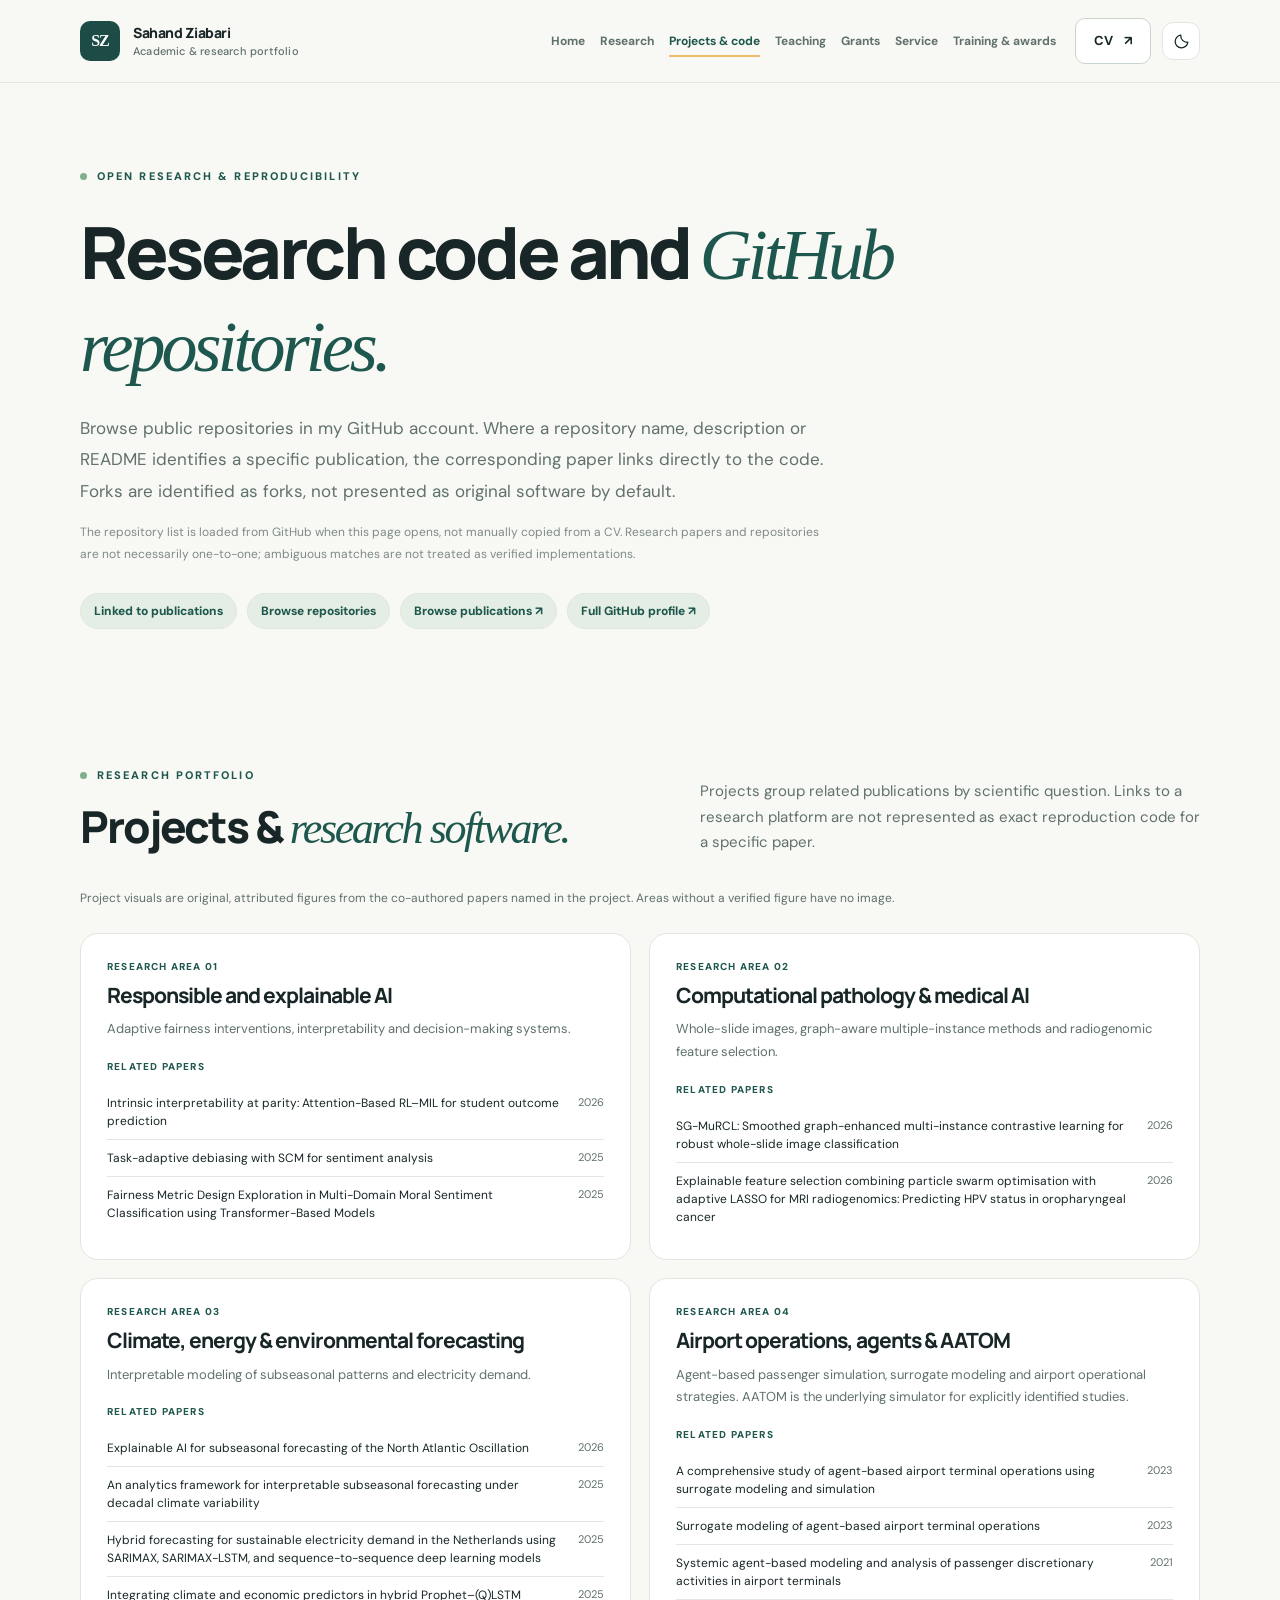
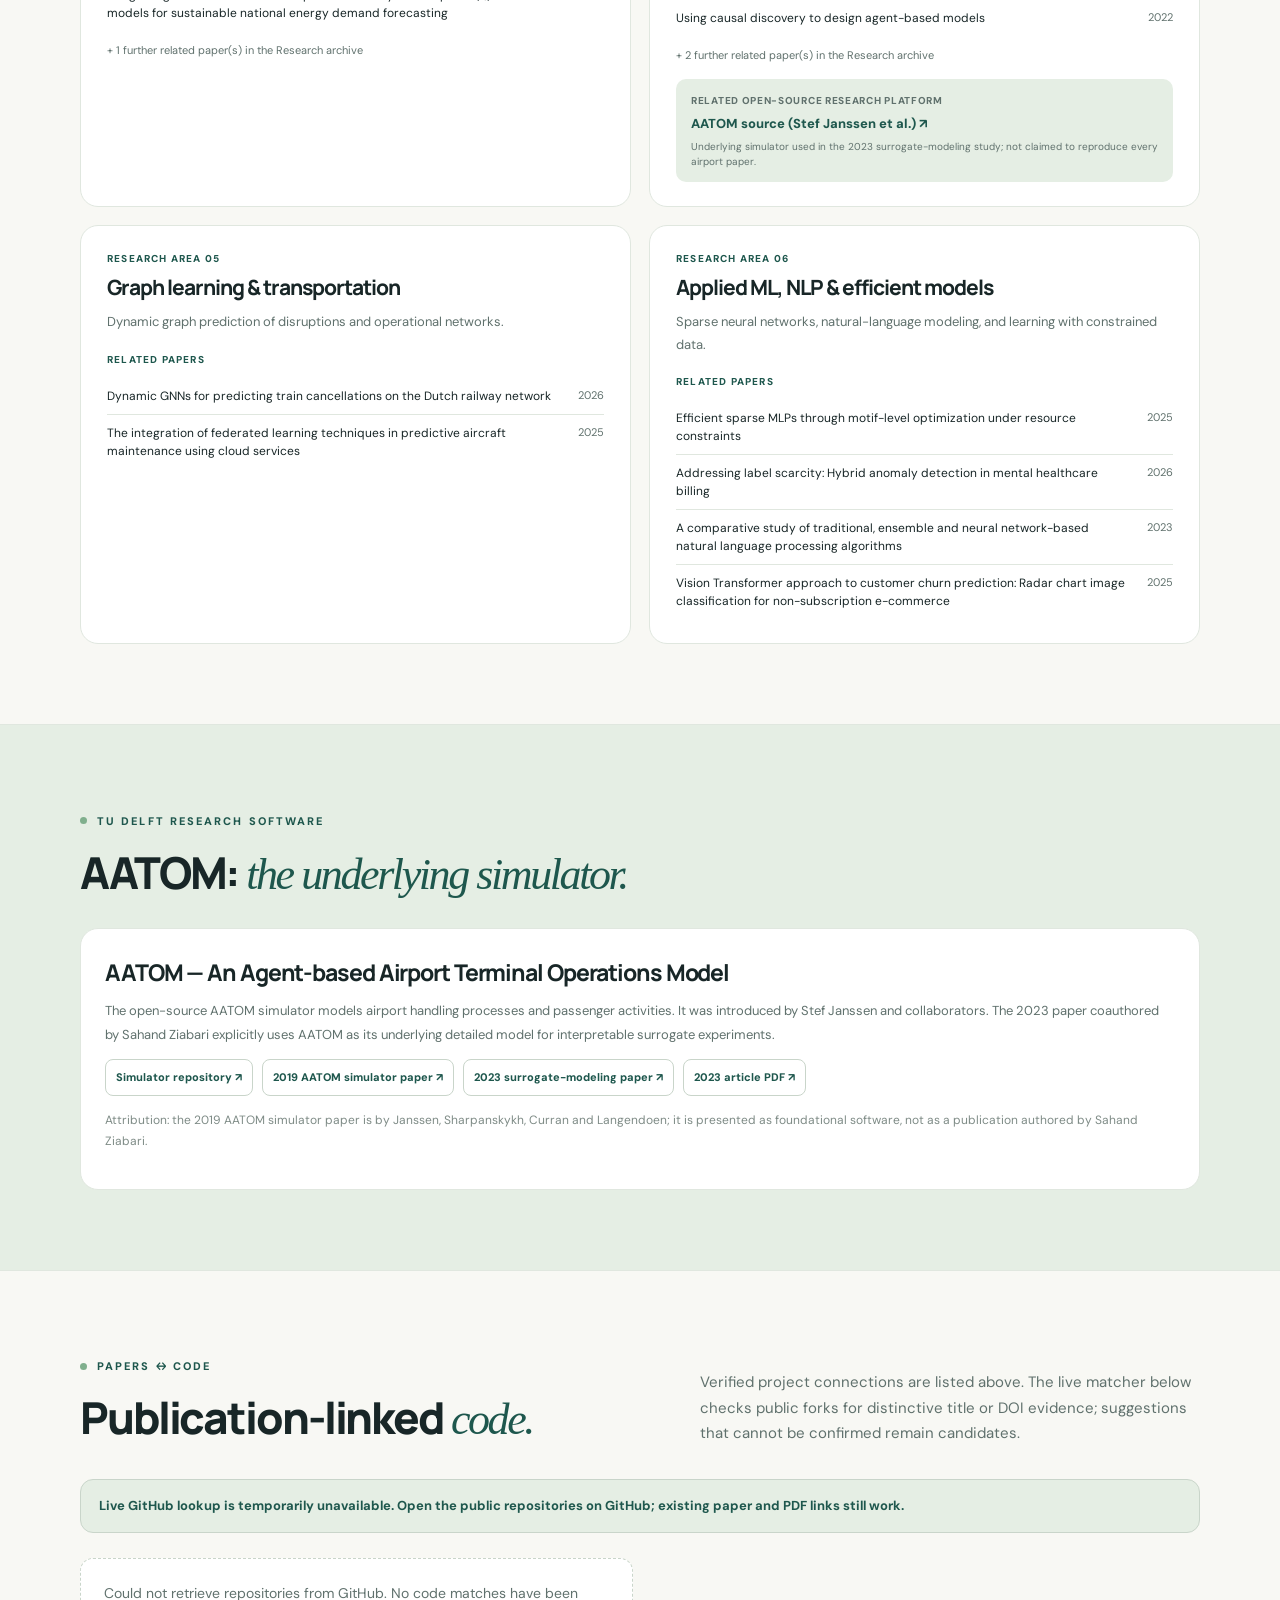
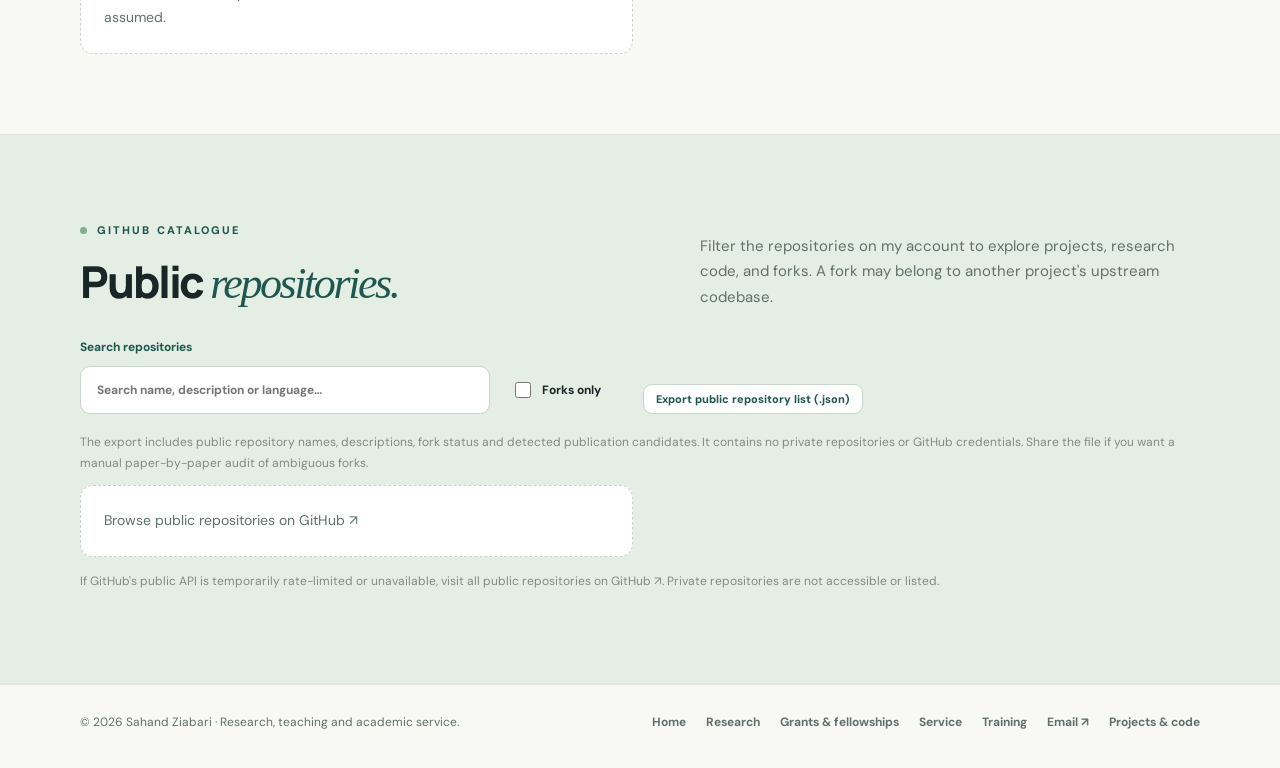
==== code.html @ 17f61f54 "Add files via upload" ====
<!DOCTYPE html>

<html lang="en"><head><meta charset="utf-8"/><meta content="width=device-width,initial-scale=1" name="viewport"/>
<meta content="Browse public research repositories and GitHub forks belonging to Sahand Ziabari. DOI and title matches connect code to curated publications, with ambiguous matches flagged." name="description"/>
<meta content="#f8f8f4" name="theme-color"/><title>Research Code &amp; GitHub Forks | Sahand Ziabari</title><link href="assets/favicon.svg" rel="icon" type="image/svg+xml"/><link href="assets/styles.css?v=6" rel="stylesheet"/><script defer="" src="assets/publications.js?v=6"></script><script defer="" src="assets/github-repos.js?v=6"></script><script defer="" src="assets/site.js?v=6"></script></head>
<body><a class="skip-link" href="#main">Skip to content</a>
<header class="site-header"><div class="container header-inner"><a aria-label="Sahand Ziabari homepage" class="brand" href="index.html"><span aria-hidden="true" class="brand-mark">SZ</span><span class="brand-label">Sahand Ziabari <span>Academic &amp; research portfolio</span></span></a><nav aria-label="Main navigation" class="nav" data-nav="" id="primary-nav"><a href="index.html">Home</a><a href="research.html">Research</a><a aria-current="page" href="code.html">Projects &amp; code</a><a href="teaching.html">Teaching</a><a href="grants.html">Grants</a><a href="service.html">Service</a><a href="training.html">Training &amp; awards</a></nav><div class="header-actions"><a class="button button-outline" href="files/Sahand_Ziabari_CV.pdf" rel="noopener noreferrer" target="_blank">CV <span aria-hidden="true">↗</span></a><button aria-label="Switch to dark mode" class="icon-button" data-theme-toggle="" type="button"></button><button aria-controls="primary-nav" aria-expanded="false" aria-label="Toggle menu" class="icon-button menu-button" data-menu-toggle=""><svg aria-hidden="true" viewbox="0 0 24 24"><path d="M4 7h16M4 12h16M4 17h16"></path></svg></button></div></div></header>
<main id="main"><section class="page-hero code-hero"><div class="container"><div class="eyebrow">Open research &amp; reproducibility</div>
<h1>Research code and <span class="serif-accent">GitHub repositories.</span></h1>
<p>Browse public repositories in my GitHub account. Where a repository name, description or README identifies a specific publication, the corresponding paper links directly to the code. Forks are identified as forks, not presented as original software by default.</p>
<p class="small-note">The repository list is loaded from GitHub when this page opens, not manually copied from a CV. Research papers and repositories are not necessarily one-to-one; ambiguous matches are not treated as verified implementations.</p>
<div class="page-jump"><a href="#matched">Linked to publications</a><a href="#repositories">Browse repositories</a><a href="research.html">Browse publications ↗</a><a href="https://github.com/SahandZiabari?tab=repositories" rel="noopener noreferrer" target="_blank">Full GitHub profile ↗</a></div></div></section><section class="section-tight project-showcase" id="projects"><div class="container"><div class="section-header"><div><div class="eyebrow">Research portfolio</div><h2>Projects &amp; <span class="serif-accent">research software.</span></h2></div><p>Projects group related publications by scientific question. Links to a research platform are not represented as exact reproduction code for a specific paper.</p></div><p class="figure-policy">Project visuals are original, attributed figures from the co-authored papers named in the project. Areas without a verified figure have no image.</p><div class="project-grid"><article class="project-card" id="project-01"><figure class="project-illustration research-figure"><a href="https://link.springer.com/article/10.1007/s44379-025-00043-x" rel="noopener noreferrer" target="_blank"><img alt="Original Figure 2 from task-adaptive SCM debiasing paper: transformer, bias classifier and sentiment module" data-original-figure="" loading="lazy" src="https://media.springernature.com/m312/springer-static/image/art%3A10.1007%2Fs44379-025-00043-x/MediaObjects/44379_2025_43_Fig2_HTML.png"/></a><figcaption>Fig. 2 from Zhu et al. (2025), Machine Learning for Computational Science and Engineering. Preprint CC BY 4.0.</figcaption></figure><div class="project-content"><div class="project-num">RESEARCH AREA 01</div><h3>Responsible and explainable AI</h3><p>Adaptive fairness interventions, interpretability and decision-making systems.</p><div class="project-list-label">Related papers</div><ul class="project-papers"><li><a href="https://doi.org/10.1016/j.nlp.2026.100204" rel="noopener noreferrer" target="_blank">Intrinsic interpretability at parity: Attention-Based RL–MIL for student outcome prediction</a><span>2026</span></li><li><a href="https://doi.org/10.1007/s44379-025-00043-x" rel="noopener noreferrer" target="_blank">Task-adaptive debiasing with SCM for sentiment analysis</a><span>2025</span></li><li><a href="https://arxiv.org/abs/2510.11222" rel="noopener noreferrer" target="_blank">Fairness Metric Design Exploration in Multi-Domain Moral Sentiment Classification using Transformer-Based Models</a><span>2025</span></li></ul></div></article><article class="project-card" id="project-02"><figure class="project-illustration research-figure"><a href="https://www.mdpi.com/2078-2489/17/1/37" rel="noopener noreferrer" target="_blank"><img alt="Original Figure 1 from SG-MuRCL paper: the WSI graph, RL sampler and two MIL branches" data-original-figure="" loading="lazy" src="https://mdpi-res.com/information/information-17-00037/article_deploy/html/images/information-17-00037-g001.png"/></a><figcaption>Fig. 1 from Lin et al. (2026), Information. CC BY 4.0.</figcaption></figure><div class="project-content"><div class="project-num">RESEARCH AREA 02</div><h3>Computational pathology &amp; medical AI</h3><p>Whole-slide images, graph-aware multiple-instance methods and radiogenomic feature selection.</p><div class="project-list-label">Related papers</div><ul class="project-papers"><li><a href="https://doi.org/10.3390/info17010037" rel="noopener noreferrer" target="_blank">SG-MuRCL: Smoothed graph-enhanced multi-instance contrastive learning for robust whole-slide image classification</a><span>2026</span></li><li><a href="https://doi.org/10.1016/j.cmpb.2025.109204" rel="noopener noreferrer" target="_blank">Explainable feature selection combining particle swarm optimisation with adaptive LASSO for MRI radiogenomics: Predicting HPV status in oropharyngeal cancer</a><span>2026</span></li></ul></div></article><article class="project-card" id="project-03"><figure class="project-illustration research-figure"><a href="https://link.springer.com/article/10.1007/s44379-026-00055-1/figures/9" rel="noopener noreferrer" target="_blank"><img alt="Original Figure 9 from the North Atlantic Oscillation paper: red attribution heatmaps over the Atlantic and Europe" data-original-figure="" loading="lazy" src="https://media.springernature.com/full/springer-static/image/art%3A10.1007%2Fs44379-026-00055-1/MediaObjects/44379_2026_55_Fig9_HTML.png"/></a><figcaption>Fig. 9 from Leneman et al. (2026), Machine Learning for Computational Science and Engineering. CC BY 4.0.</figcaption></figure><div class="project-content"><div class="project-num">RESEARCH AREA 03</div><h3>Climate, energy &amp; environmental forecasting</h3><p>Interpretable modeling of subseasonal patterns and electricity demand.</p><div class="project-list-label">Related papers</div><ul class="project-papers"><li><a href="https://doi.org/10.1007/s44379-026-00055-1" rel="noopener noreferrer" target="_blank">Explainable AI for subseasonal forecasting of the North Atlantic Oscillation</a><span>2026</span></li><li><a href="https://doi.org/10.1016/j.dajour.2025.100660" rel="noopener noreferrer" target="_blank">An analytics framework for interpretable subseasonal forecasting under decadal climate variability</a><span>2025</span></li><li><a href="https://doi.org/10.3390/su17167192" rel="noopener noreferrer" target="_blank">Hybrid forecasting for sustainable electricity demand in the Netherlands using SARIMAX, SARIMAX-LSTM, and sequence-to-sequence deep learning models</a><span>2025</span></li><li><a href="https://doi.org/10.3390/su17198687" rel="noopener noreferrer" target="_blank">Integrating climate and economic predictors in hybrid Prophet–(Q)LSTM models for sustainable national energy demand forecasting</a><span>2025</span></li></ul><p class="more-count">+ 1 further related paper(s) in the Research archive</p></div></article><article class="project-card" id="project-04"><div class="project-content"><div class="project-num">RESEARCH AREA 04</div><h3>Airport operations, agents &amp; AATOM</h3><p>Agent-based passenger simulation, surrogate modeling and airport operational strategies. AATOM is the underlying simulator for explicitly identified studies.</p><div class="project-list-label">Related papers</div><ul class="project-papers"><li><a href="https://doi.org/10.1016/j.simpat.2023.102811" rel="noopener noreferrer" target="_blank">A comprehensive study of agent-based airport terminal operations using surrogate modeling and simulation</a><span>2023</span></li><li><a href="https://doi.org/10.1007/978-3-031-22947-3_7" rel="noopener noreferrer" target="_blank">Surrogate modeling of agent-based airport terminal operations</a><span>2023</span></li><li><a href="https://doi.org/10.3390/aerospace8060162" rel="noopener noreferrer" target="_blank">Systemic agent-based modeling and analysis of passenger discretionary activities in airport terminals</a><span>2021</span></li><li><a href="https://doi.org/10.1007/978-3-030-94548-0_2" rel="noopener noreferrer" target="_blank">Using causal discovery to design agent-based models</a><span>2022</span></li></ul><p class="more-count">+ 2 further related paper(s) in the Research archive</p><div class="software-association"><span>Related open-source research platform</span><a href="https://github.com/StefJanssen/AATOM" rel="noopener noreferrer" target="_blank">AATOM source (Stef Janssen et al.) ↗</a><small>Underlying simulator used in the 2023 surrogate-modeling study; not claimed to reproduce every airport paper.</small></div></div></article><article class="project-card" id="project-05"><div class="project-content"><div class="project-num">RESEARCH AREA 05</div><h3>Graph learning &amp; transportation</h3><p>Dynamic graph prediction of disruptions and operational networks.</p><div class="project-list-label">Related papers</div><ul class="project-papers"><li><a href="https://doi.org/10.54963/dtra.v5i1.1709" rel="noopener noreferrer" target="_blank">Dynamic GNNs for predicting train cancellations on the Dutch railway network</a><span>2026</span></li><li><a href="https://doi.org/10.1007/978-981-96-0026-7_16" rel="noopener noreferrer" target="_blank">The integration of federated learning techniques in predictive aircraft maintenance using cloud services</a><span>2025</span></li></ul></div></article><article class="project-card" id="project-06"><div class="project-content"><div class="project-num">RESEARCH AREA 06</div><h3>Applied ML, NLP &amp; efficient models</h3><p>Sparse neural networks, natural-language modeling, and learning with constrained data.</p><div class="project-list-label">Related papers</div><ul class="project-papers"><li><a href="https://doi.org/10.3390/ai6100266" rel="noopener noreferrer" target="_blank">Efficient sparse MLPs through motif-level optimization under resource constraints</a><span>2025</span></li><li><a href="https://doi.org/10.1007/978-3-032-11976-6_8" rel="noopener noreferrer" target="_blank">Addressing label scarcity: Hybrid anomaly detection in mental healthcare billing</a><span>2026</span></li><li><a href="https://doi.org/10.3390/jrfm16070327" rel="noopener noreferrer" target="_blank">A comparative study of traditional, ensemble and neural network-based natural language processing algorithms</a><span>2023</span></li><li><a href="https://doi.org/10.1007/978-3-031-78093-6_6" rel="noopener noreferrer" target="_blank">Vision Transformer approach to customer churn prediction: Radar chart image classification for non-subscription e-commerce</a><span>2025</span></li></ul></div></article></div></div></section><section class="band section-tight" id="aatom"><div class="container"><div class="section-header"><div><div class="eyebrow">TU Delft research software</div><h2>AATOM: <span class="serif-accent">the underlying simulator.</span></h2></div></div><div class="software-feature software-feature-text-only"><div><h3>AATOM — An Agent-based Airport Terminal Operations Model</h3><p>The open-source AATOM simulator models airport handling processes and passenger activities. It was introduced by Stef Janssen and collaborators. The 2023 paper coauthored by Sahand Ziabari explicitly uses AATOM as its underlying detailed model for interpretable surrogate experiments.</p><div class="verified-links"><a href="https://github.com/StefJanssen/AATOM" rel="noopener noreferrer" target="_blank">Simulator repository ↗</a><a href="https://research.tudelft.nl/en/publications/aatom-an-agent-based-airport-terminal-operations-model-simulator/" rel="noopener noreferrer" target="_blank">2019 AATOM simulator paper ↗</a><a href="https://doi.org/10.1016/j.simpat.2023.102811" rel="noopener noreferrer" target="_blank">2023 surrogate-modeling paper ↗</a><a href="https://pure.tudelft.nl/ws/portalfiles/portal/156672406/1_s2.0_S1569190X23000886_main.pdf" rel="noopener noreferrer" target="_blank">2023 article PDF ↗</a></div><p class="small-note">Attribution: the 2019 AATOM simulator paper is by Janssen, Sharpanskykh, Curran and Langendoen; it is presented as foundational software, not as a publication authored by Sahand Ziabari.</p></div></div></div></section>
<section class="section-tight" id="matched"><div class="container"><div class="section-header"><div><div class="eyebrow">Papers ↔ code</div><h2>Publication-linked <span class="serif-accent">code.</span></h2></div><p>Verified project connections are listed above. The live matcher below checks public forks for distinctive title or DOI evidence; suggestions that cannot be confirmed remain candidates.</p></div>
<div aria-live="polite" class="live-github-status" data-github-status="" role="status">Checking public GitHub repositories…</div>
<div class="repo-match-grid" data-paper-code-matches=""><p class="small-note">Checking your public GitHub forks for paper-title and DOI matches. If the API is unavailable, visit the fork list directly.</p></div></div></section>
<section class="band section-tight" id="repositories"><div class="container"><div class="section-header"><div><div class="eyebrow">GitHub catalogue</div><h2>Public <span class="serif-accent">repositories.</span></h2></div><p>Filter the repositories on my account to explore projects, research code, and forks. A fork may belong to another project's upstream codebase.</p></div>
<div class="repo-toolbar"><label for="repo-search">Search repositories<input data-repo-search="" id="repo-search" placeholder="Search name, description or language…" type="search"/></label><label class="repo-check"><input data-forks-only="" type="checkbox"/> Forks only</label><span class="repo-count" data-repo-count=""></span><button class="repo-refresh" data-export-forks="" type="button">Export public repository list (.json)</button></div><p class="small-note">The export includes public repository names, descriptions, fork status and detected publication candidates. It contains no private repositories or GitHub credentials. Share the file if you want a manual paper-by-paper audit of ambiguous forks.</p>
<div class="repo-grid" data-repo-list=""><p class="small-note">GitHub public repository data is loading…</p></div>
<p class="small-note">If GitHub's public API is temporarily rate-limited or unavailable, visit <a href="https://github.com/SahandZiabari?tab=repositories" rel="noopener noreferrer" target="_blank">all public repositories on GitHub ↗</a>. Private repositories are not accessible or listed.</p></div></section></main>
<footer class="site-footer"><div class="container footer-inner"><p>© <span data-current-year="">2026</span> Sahand Ziabari · Research, teaching and academic service.</p><nav aria-label="Footer links"><a href="index.html">Home</a><a href="research.html">Research</a><a href="grants.html">Grants &amp; fellowships</a><a href="service.html">Service</a><a href="training.html">Training</a><a href="mailto:sahandmohammadiziabari@gmail.com">Email ↗</a><a href="code.html">Projects &amp; code</a></nav></div></footer></body></html>
---- assets/styles.css ----
@import url('https://fonts.googleapis.com/css2?family=DM+Sans:wght@400;500;600;700&family=Manrope:wght@400;500;600;700;800&display=swap');
:root{
  --bg:#f8f8f4;--paper:#fff;--text:#182627;--muted:#60716d;--faint:#7e8b86;--line:#e0e7df;--line-strong:#c9d5ca;
  --green:#1e574d;--green-deep:#163e38;--mint:#e5eee4;--mint-dark:#cce1d0;--highlight:#eebc6a;
  --shadow:0 22px 56px rgba(23,56,48,.065);--radius:18px;--container:1120px;
}
:root[data-theme="dark"]{
  --bg:#101a1a;--paper:#182625;--text:#edf3ed;--muted:#acbcb5;--faint:#96aca3;--line:#2c403c;--line-strong:#456158;
  --green:#a1d1b5;--green-deep:#d4ebda;--mint:#233a33;--mint-dark:#31483f;--highlight:#ecc37b;
  --shadow:0 22px 56px rgba(0,0,0,.18);
}
*{box-sizing:border-box}
html{scroll-behavior:smooth;scroll-padding-top:105px}
body{margin:0;background:var(--bg);color:var(--text);font-family:'DM Sans',-apple-system,BlinkMacSystemFont,'Segoe UI',sans-serif;font-size:16px;line-height:1.7;-webkit-font-smoothing:antialiased}
a{color:inherit;text-decoration:none}a:hover{color:var(--green)}a:focus-visible,button:focus-visible,input:focus-visible,select:focus-visible{outline:3px solid var(--highlight);outline-offset:3px}
button,input,select{font:inherit}button{cursor:pointer}::selection{background:#d9e6cf;color:#172822}
.container{width:min(var(--container),calc(100% - 88px));margin-inline:auto}.screen-reader-only{position:absolute;width:1px;height:1px;padding:0;margin:-1px;overflow:hidden;clip:rect(0,0,0,0);white-space:nowrap;border:0}
.skip-link{position:absolute;z-index:100;left:16px;top:-60px;padding:9px 16px;background:var(--paper);border:1px solid var(--line);border-radius:8px}.skip-link:focus{top:12px}
.site-header{position:sticky;top:0;z-index:50;background:color-mix(in srgb,var(--bg) 93%,transparent);backdrop-filter:blur(16px);border-bottom:1px solid var(--line)}
.header-inner{height:82px;display:flex;align-items:center;justify-content:space-between;gap:28px}.brand{display:flex;align-items:center;gap:13px;flex-shrink:0}.brand-mark{font-family:Georgia,serif;font-size:16px;font-weight:700;letter-spacing:-.07em;width:40px;height:40px;display:grid;place-items:center;border-radius:10px;color:#fff;background:#1c4c45}.brand-label{font-family:Manrope,sans-serif;font-size:14px;font-weight:800;letter-spacing:-.035em;line-height:1.3}.brand-label span{display:block;color:var(--muted);font-family:'DM Sans',sans-serif;font-size:11px;font-weight:500;letter-spacing:.018em;margin-top:2px}
.nav{display:flex;align-items:center;gap:32px;margin-left:auto}.nav a{font-size:13px;font-weight:700;color:var(--muted);transition:color .15s}.nav a:hover,.nav a[aria-current="page"]{color:var(--green)}.nav a[aria-current="page"]{text-decoration:underline;text-decoration-color:var(--highlight);text-decoration-thickness:2px;text-underline-offset:10px}
.header-actions{display:flex;align-items:center;gap:11px}.icon-button{width:38px;height:38px;display:grid;place-items:center;border:1px solid var(--line);border-radius:11px;background:var(--paper);color:var(--text)}.icon-button svg{height:17px;width:17px;fill:none;stroke:currentColor;stroke-width:1.8;stroke-linecap:round;stroke-linejoin:round}.menu-button{display:none}
.button{display:inline-flex;align-items:center;justify-content:center;gap:11px;padding:12px 18px;border:1px solid transparent;border-radius:10px;font-size:13px;font-weight:700;line-height:1.5;transition:background .2s,transform .2s,border-color .2s}.button:hover{transform:translateY(-2px)}.button-primary{color:#fff!important;background:#1d544b}.button-primary:hover{background:#103d34}.button-outline{background:var(--paper);border-color:var(--line-strong);color:var(--text)!important}.button-outline:hover{border-color:var(--green)}.button-ghost{padding-inline:0;color:var(--green)}.button-ghost:hover{transform:translateX(3px)}
.eyebrow{display:inline-flex;align-items:center;gap:10px;color:var(--green);font-size:11px;font-weight:800;letter-spacing:.19em;text-transform:uppercase}.eyebrow:before{content:'';height:7px;width:7px;display:inline-block;background:#80af8d;border-radius:50%}
h1,h2,h3,p{margin-top:0}h1,h2,h3{font-family:Manrope,sans-serif;line-height:1.22;letter-spacing:-.048em}h1{font-size:clamp(45px,6.6vw,84px);font-weight:800}h2{font-size:clamp(28px,3.7vw,44px);font-weight:800}h3{font-size:18px;font-weight:750}p{color:var(--muted)}.serif-accent{font-family:Georgia,'Times New Roman',serif;font-style:italic;font-weight:400;letter-spacing:-.055em;color:var(--green)}
.hero{position:relative;padding:92px 0 88px;overflow:hidden}.hero-grid{display:grid;grid-template-columns:minmax(0,1.18fr) minmax(340px,.82fr);gap:60px;align-items:center}.hero h1{margin:21px 0 22px;max-width:760px}.hero h1 .small-name{display:block;color:var(--muted);font-size:clamp(16px,2vw,22px);letter-spacing:0;font-weight:600;margin-bottom:12px}.hero-description{font-size:17px;line-height:1.9;max-width:570px;margin-bottom:26px}.hero-caption{display:flex;gap:8px;align-items:flex-start;color:var(--muted);font-size:13px;margin:23px 0 30px}.hero-caption svg{width:16px;height:16px;flex-shrink:0;margin-top:4px;fill:none;stroke:var(--green);stroke-width:1.8}.hero-buttons{display:flex;gap:11px;flex-wrap:wrap}
.hero-art{position:relative;min-height:430px;border-radius:24px;padding:27px;overflow:hidden;background:#e6efe6;border:1px solid #d4e1d3;box-shadow:var(--shadow)}
:root[data-theme="dark"] .hero-art{background:#20342f;border-color:#3b5148}
.art-grid{position:absolute;inset:0;background-image:linear-gradient(rgba(24,79,64,.07) 1px, transparent 1px),linear-gradient(90deg,rgba(24,79,64,.07) 1px,transparent 1px);background-size:31px 31px;mask-image:linear-gradient(120deg,#000 30%,transparent 95%)}.art-circle{position:absolute;width:360px;height:360px;top:62px;left:35px;border-radius:50%;border:1px solid rgba(33,95,79,.18)}.art-circle:before,.art-circle:after{content:'';position:absolute;inset:48px;border:1px solid rgba(33,95,79,.19);border-radius:50%}.art-circle:after{inset:103px}
.network{position:absolute;inset:39px 10px 10px;width:calc(100% - 20px);height:calc(100% - 49px)}.network line{stroke:#5a9580;stroke-width:1.2;opacity:.62}.network circle{fill:#f7fcf4;stroke:#2d7360;stroke-width:2}.network .filled{fill:#2b765f;stroke:#2b765f}.network .gold{fill:#d7a35b;stroke:#d7a35b}.network .halo{fill:none;stroke:#90baa0;opacity:.55;stroke-width:1}.hero-art .art-top{position:relative;z-index:3;color:#2d6352;text-transform:uppercase;font-size:10px;letter-spacing:.18em;font-weight:800}.art-legend{position:absolute;left:29px;bottom:23px;right:29px;display:flex;align-items:center;justify-content:space-between;gap:10px;z-index:3}.art-legend span{font-size:10px;color:#2d6352;font-weight:700;text-transform:uppercase;letter-spacing:.09em}.art-legend strong{font-family:Georgia,serif;color:#2d6352;font-weight:400;font-size:25px;font-style:italic}
:root[data-theme="dark"] .hero-art .art-top,:root[data-theme="dark"] .art-legend span,:root[data-theme="dark"] .art-legend strong{color:#b2dfbe}
.kicker-row{padding:19px 0;border-top:1px solid var(--line);border-bottom:1px solid var(--line);display:flex;align-items:center;justify-content:space-between;gap:20px;flex-wrap:wrap}.kicker-row strong{font-size:12px;letter-spacing:.02em;font-weight:700}.kicker-row div{display:flex;align-items:center;flex-wrap:wrap;gap:13px 22px}.kicker-row a{font-size:12px;font-weight:700;color:var(--muted)}.kicker-row a:hover{color:var(--green)}
.section{padding:100px 0}.section-tight{padding:80px 0}.section-header{display:flex;align-items:flex-end;justify-content:space-between;gap:28px;margin-bottom:32px}.section-header h2{margin:13px 0 0}.section-header p{max-width:500px;margin:0;font-size:15px}.section-subtitle{max-width:760px;font-size:16px;line-height:1.85;margin:17px 0 0}
.research-grid{display:grid;grid-template-columns:repeat(2,minmax(0,1fr));gap:17px}.research-card{position:relative;min-height:238px;background:var(--paper);border:1px solid var(--line);border-radius:16px;padding:28px 30px;overflow:hidden;transition:border-color .2s,transform .2s,box-shadow .2s}.research-card:hover{transform:translateY(-3px);border-color:var(--line-strong);box-shadow:var(--shadow)}.research-card .card-num{display:flex;align-items:center;justify-content:space-between;font-size:12px;letter-spacing:.07em;font-weight:700;color:var(--green)}.research-card .card-num span:last-child{font-size:20px;color:var(--faint)}.research-card h3{font-size:20px;margin:29px 0 11px}.research-card p{font-size:14px;line-height:1.75;margin:0;max-width:420px}
.band{background:var(--mint);border-block:1px solid var(--line)}.band .section{padding:89px 0}.band .section-header{margin-bottom:27px}
.paper-stack{border-top:1px solid var(--line-strong)}.paper{display:grid;grid-template-columns:58px 1fr;gap:22px;padding:25px 7px;border-bottom:1px solid var(--line);transition:background .2s}.paper:hover{background:color-mix(in srgb,var(--mint) 30%,transparent)}.paper-index{font-family:Georgia,serif;font-size:27px;letter-spacing:-.05em;font-style:italic;color:var(--line-strong)}.paper-meta{display:flex;align-items:center;gap:9px;font-size:11px;text-transform:uppercase;letter-spacing:.09em;color:var(--green);font-weight:700}.meta-dot{height:3px;width:3px;border-radius:50%;background:var(--faint)}.paper h3{font-size:18px;line-height:1.47;letter-spacing:-.024em;margin:8px 0}.paper h3 a:hover{text-decoration:underline;text-decoration-color:var(--highlight);text-underline-offset:3px}.title-arrow{font-size:15px;font-weight:400;color:var(--green);white-space:nowrap}.paper-authors{margin:0;font-size:13px;line-height:1.6;color:var(--muted)}.paper-venue{margin:5px 0 0;font-size:12px;font-style:italic;color:var(--faint)}.paper-bottom{display:flex;justify-content:space-between;gap:15px;align-items:center;margin-top:15px}.paper-tags{display:flex;align-items:center;gap:7px;flex-wrap:wrap}.paper-tags span{background:var(--mint);border:1px solid var(--line);color:var(--green);border-radius:50px;padding:3px 10px;font-size:10px;font-weight:700}.paper-link{font-size:12px;font-weight:800;color:var(--green);white-space:nowrap}.paper-link span{margin-left:5px}.paper-compact{grid-template-columns:35px 1fr;padding:20px 5px;gap:14px}.paper-compact .paper-index{font-size:24px}.paper-compact h3{font-size:16px;margin:6px 0}.paper-compact .paper-authors{font-size:12px}.paper-compact .paper-venue{font-size:11px}
.two-col{display:grid;grid-template-columns:.82fr 1.18fr;gap:110px}.two-col .sticky-intro{position:sticky;top:118px;align-self:start}.two-col .sticky-intro h2{margin:15px 0 21px}.two-col .sticky-intro p{font-size:15px;line-height:1.9}.timeline{border-left:1px solid var(--line-strong);margin-left:5px;padding-left:29px}.timeline-item{position:relative;padding:0 0 37px}.timeline-item:last-child{padding-bottom:0}.timeline-item:before{content:'';position:absolute;width:11px;height:11px;border-radius:50%;background:var(--paper);border:3px solid var(--green);top:4px;left:-36px}.timeline-item .date{font-size:11px;font-weight:800;color:var(--green);text-transform:uppercase;letter-spacing:.11em}.timeline-item h3{font-size:18px;margin:8px 0 4px}.timeline-item .institution{font-size:13px;color:var(--text);font-weight:700;margin:0 0 12px}.timeline-item p:last-child{font-size:14px;margin-bottom:0;line-height:1.78}
.teaching-strip{display:grid;grid-template-columns:repeat(3,1fr);gap:16px}.course-tile{border:1px solid var(--line);background:var(--paper);padding:24px 25px;border-radius:15px;min-height:170px;display:flex;flex-direction:column;justify-content:space-between}.course-tile small{font-size:10px;letter-spacing:.15em;color:var(--green);text-transform:uppercase;font-weight:800}.course-tile h3{font-size:17px;margin:20px 0 0;line-height:1.4}
.cta-panel{background:#1a4840;color:#f6fcf7;border-radius:22px;padding:50px 57px;display:flex;gap:25px;justify-content:space-between;align-items:center}.cta-panel h2{font-size:35px;margin:9px 0 13px}.cta-panel p{color:#d0e2d5;max-width:640px;margin:0}.cta-panel .eyebrow{color:#b3d9be}.cta-panel .button{background:#f9f9f2;color:#214b3e!important;flex-shrink:0}.cta-panel .button:hover{background:#e7f4e7}
.site-footer{border-top:1px solid var(--line);padding:27px 0 35px}.footer-inner{display:flex;justify-content:space-between;gap:20px;align-items:center;flex-wrap:wrap}.footer-inner p{font-size:12px;margin:0}.footer-inner nav{display:flex;gap:20px}.footer-inner a{font-size:12px;color:var(--muted);font-weight:700}
.page-hero{padding:78px 0 50px}.page-hero h1{font-size:clamp(45px,6vw,72px);margin:20px 0 21px;max-width:960px}.page-hero p{font-size:17px;max-width:760px;line-height:1.85;margin:0}.small-note{font-size:12px!important;color:var(--faint)!important;margin-top:14px!important}
.toolbar{display:grid;grid-template-columns:minmax(240px,1fr) 220px 150px;gap:12px;border:1px solid var(--line);background:var(--paper);border-radius:17px;padding:15px;box-shadow:0 8px 25px rgba(16,39,33,.025)}.form-field{position:relative}.form-field input,.form-field select{width:100%;height:48px;border:1px solid var(--line);border-radius:10px;background:var(--bg);color:var(--text);padding:0 14px;font-size:13px;outline:none}.form-field input{padding-left:43px}.form-field input:focus,.form-field select:focus{border-color:var(--green);outline:2px solid color-mix(in srgb,var(--green) 14%,transparent)}.form-field svg{position:absolute;top:15px;left:15px;height:17px;width:17px;fill:none;stroke:var(--faint);stroke-width:2;pointer-events:none}.filter-info{display:flex;align-items:center;justify-content:space-between;gap:15px;margin:18px 0 34px}.filter-info p{font-size:12px;font-weight:700;color:var(--muted);margin:0}.text-button{border:0;background:transparent;color:var(--green);font-size:12px;font-weight:800;padding:4px 0}.text-button[hidden]{display:none}.publication-year{margin-bottom:58px}.year-head{display:flex;align-items:center;gap:18px;margin-bottom:14px}.year-head h2{font-size:31px;margin:0}.year-head span{font-size:12px;color:var(--faint);font-weight:700}.empty-state{padding:70px 20px;text-align:center;border:1px dashed var(--line-strong);border-radius:14px}.empty-state h3{font-size:19px}.empty-state p{margin:8px 0 0}
.intro-cards{display:grid;grid-template-columns:1fr 1fr;gap:18px;margin-top:48px}.intro-cards .research-card{min-height:190px}.intro-cards .research-card h3{margin-top:18px}
.teaching-page .section{padding-top:58px}.course-group{margin-top:52px}.course-group h2{font-size:25px;margin:0 0 24px}.course-list{display:grid;grid-template-columns:repeat(2,1fr);gap:14px}.course-item{border:1px solid var(--line);background:var(--paper);border-radius:13px;padding:23px 25px}.course-item .course-code{font-size:10px;letter-spacing:.12em;color:var(--green);font-weight:800;text-transform:uppercase}.course-item h3{font-size:17px;line-height:1.38;margin:12px 0 8px}.course-item p{font-size:13px;line-height:1.72;margin:0}.contact-grid{display:grid;grid-template-columns:1fr 1fr;gap:24px}.contact-grid>div{border:1px solid var(--line);border-radius:16px;background:var(--paper);padding:27px 30px}.contact-grid h3{margin:0 0 13px}.contact-grid p{font-size:14px;margin-bottom:14px}.contact-grid a:not(.button){color:var(--green);font-size:14px;font-weight:700;overflow-wrap:anywhere}
.sources-note{background:var(--paper);padding:21px 25px;border:1px solid var(--line);border-radius:13px;margin:38px 0 90px}.sources-note p{font-size:13px;margin:0}.sources-note a{color:var(--green);text-decoration:underline;text-underline-offset:3px}
@media(max-width:1050px){.nav{gap:20px}.hero-grid{gap:30px}.hero-art{min-height:385px}.two-col{gap:60px}}
@media(max-width:800px){.container{width:min(var(--container),calc(100% - 42px))}.header-inner{height:72px}.menu-button{display:grid}.nav{position:absolute;top:72px;left:0;right:0;display:none;padding:16px 21px 24px;border-bottom:1px solid var(--line);background:var(--paper);box-shadow:var(--shadow);margin:0}.nav.is-open{display:flex;flex-direction:column;align-items:stretch;gap:0}.nav a{padding:11px;font-size:14px}.nav a[aria-current="page"]{text-underline-offset:3px}.hero{padding:55px 0 65px}.hero-grid{grid-template-columns:1fr}.hero h1{font-size:clamp(46px,9vw,72px)}.hero-art{min-height:330px;max-width:560px;width:100%;margin:0 auto}.section{padding:65px 0}.section-tight{padding:55px 0}.two-col{grid-template-columns:1fr;gap:38px}.two-col .sticky-intro{position:static}.research-grid{gap:13px}.teaching-strip{grid-template-columns:repeat(2,1fr)}.cta-panel{padding:35px;flex-direction:column;align-items:flex-start}.toolbar{grid-template-columns:1fr 1fr}.toolbar .form-field:first-child{grid-column:1/-1}.intro-cards{margin-top:34px}}
@media(max-width:560px){.header-inner{gap:7px}.brand{gap:8px}.brand-mark{width:36px;height:36px;font-size:15px}.brand-label{font-size:12px}.brand-label span{font-size:10px}.header-actions{gap:5px}.icon-button{width:34px;height:34px}.header-actions .button{display:none}.hero h1{font-size:45px}.hero-description{font-size:15px}.hero-art{min-height:320px}.hero-art .art-top{font-size:9px}.kicker-row{align-items:flex-start}.kicker-row div{gap:10px 20px}.section-header{flex-direction:column;align-items:flex-start;gap:14px}.section-header h2{font-size:29px}.research-grid,.intro-cards,.course-list,.contact-grid,.teaching-strip{grid-template-columns:1fr}.research-card{min-height:190px;padding:23px}.research-card h3{margin-top:20px}.paper{grid-template-columns:26px 1fr;gap:12px}.paper-index{font-size:20px}.paper h3{font-size:16px}.paper-authors{font-size:12px}.paper-tags span{font-size:9px}.paper-bottom{align-items:flex-start}.toolbar{grid-template-columns:1fr}.toolbar .form-field:first-child{grid-column:auto}.page-hero{padding:51px 0 38px}.page-hero h1{font-size:45px}.page-hero p{font-size:15px}.cta-panel{padding:28px}.cta-panel h2{font-size:28px}.footer-inner{align-items:flex-start;flex-direction:column}.art-circle{left:0}.network{left:0;width:100%}}
@media(prefers-reduced-motion:reduce){html{scroll-behavior:auto}*,*:before,*:after{transition:none!important;animation:none!important}}

/* Academic website v2: portrait, expanded service and training pages */
.nav{gap:20px}.nav a{white-space:nowrap}.header-inner{gap:19px}.header-actions{flex-shrink:0}
.hero-photo-panel{position:relative;min-height:460px;border:1px solid var(--line-strong);border-radius:24px;background:linear-gradient(150deg,#eaf3e9 4%,#dce9dd 58%,#c2d8cc);box-shadow:var(--shadow);overflow:hidden;display:flex;flex-direction:column;align-items:center;justify-content:center;padding:27px 27px 117px;isolation:isolate}
:root[data-theme=dark] .hero-photo-panel{background:linear-gradient(145deg,#293d37,#152d29 80%)}
.portrait-grid{position:absolute;inset:0;background-image:linear-gradient(rgba(24,79,64,.065) 1px,transparent 1px),linear-gradient(90deg,rgba(24,79,64,.065) 1px,transparent 1px);background-size:35px 35px;mask-image:linear-gradient(#000,transparent 88%);z-index:-1}
.portrait-orbit{position:absolute;width:360px;height:360px;border:1px solid rgba(31,88,69,.18);border-radius:50%;top:25px;left:50%;transform:translateX(-50%)}.portrait-orbit:after{content:'';position:absolute;inset:21px;border:1px dashed rgba(31,88,69,.17);border-radius:50%}
.portrait-wrap{width:min(72%,287px);aspect-ratio:1;border-radius:50%;background:#fff;border:7px solid rgba(255,255,255,.85);box-shadow:0 17px 55px rgba(22,75,64,.18);overflow:hidden;display:flex;align-items:center;justify-content:center;flex-shrink:0}
.portrait-wrap img{width:100%;height:100%;object-fit:cover;object-position:50% 50%}
.portrait-overline{position:absolute;top:25px;left:27px;font-size:10px;letter-spacing:.17em;font-weight:800;color:#4c7565}
.portrait-info{position:absolute;left:23px;right:23px;bottom:22px;padding:18px 20px;background:rgba(255,255,255,.96);box-shadow:0 15px 36px rgba(23,56,48,.08);border:1px solid rgba(255,255,255,.7);border-radius:15px;display:flex;flex-direction:column;gap:2px}
.portrait-info span{font-size:10px;color:#37745c;letter-spacing:.15em;text-transform:uppercase;font-weight:800}.portrait-info strong{color:#193b31;font-size:23px;font-family:Manrope,sans-serif;letter-spacing:-.04em}.portrait-info small{color:#577467;font-size:11px;font-weight:600}
.contribution-grid{display:grid;grid-template-columns:repeat(3,minmax(0,1fr));gap:16px}
.contribution-tile{display:flex;flex-direction:column;align-items:flex-start;background:var(--paper);border:1px solid var(--line);border-radius:16px;padding:27px;min-height:255px;transition:transform .2s,border-color .2s,box-shadow .2s}.contribution-tile:hover{transform:translateY(-4px);border-color:var(--line-strong);box-shadow:var(--shadow)}.contribution-kicker{font-size:10px;font-weight:800;color:var(--green);letter-spacing:.1em}.contribution-tile h3{margin:27px 0 9px;font-size:19px}.contribution-tile p{font-size:13px;margin:0 0 20px;line-height:1.75}.contribution-link{margin-top:auto;color:var(--green);font-size:12px;font-weight:800}
.page-jump{display:flex;align-items:center;gap:10px;flex-wrap:wrap;margin-top:27px}.page-jump a{display:inline-flex;padding:7px 13px;border-radius:999px;background:var(--mint);border:1px solid var(--line);color:var(--green);font-size:12px;font-weight:800}.page-jump a:hover{background:var(--mint-dark)}
.service-hero,.training-hero{padding-bottom:49px}.service-hero h1,.training-hero h1{max-width:950px}
.service-grid{display:grid;grid-template-columns:repeat(2,minmax(0,1fr));gap:15px}.service-card{border:1px solid var(--line);border-radius:16px;background:var(--paper);padding:25px 27px;min-height:194px}.service-card-top{display:flex;justify-content:space-between;gap:8px;align-items:center}.service-year{color:var(--green);font-size:11px;font-weight:800;white-space:nowrap}.service-category{font-size:10px;color:var(--faint);font-weight:700;text-transform:uppercase;letter-spacing:.04em;text-align:right}.service-card h3{font-size:19px;margin:18px 0 10px}.service-card p{font-size:13px;line-height:1.75;margin:0}
.credential-list{display:grid;grid-template-columns:1fr 1fr;gap:0 26px;border-top:1px solid var(--line-strong)}.credential-row{display:grid;grid-template-columns:67px 1fr;align-items:start;gap:15px;padding:15px 2px;border-bottom:1px solid var(--line);font-size:13px;line-height:1.6;color:var(--text)}.credential-date{color:var(--green);font-size:11px;font-weight:800;padding-top:2px}
.conference-grid{display:grid;grid-template-columns:repeat(3,minmax(0,1fr));gap:11px}.conference-item{border:1px solid var(--line);background:var(--paper);border-radius:12px;padding:14px 15px}.conference-item span{font-size:10px;font-weight:800;color:var(--green)}.conference-item p{font-size:12px;line-height:1.55;margin:5px 0 0}
.archive-details{border:1px solid var(--line);border-radius:15px;background:var(--paper);margin:36px 0 0;overflow:hidden}.archive-details summary{font-size:14px;font-weight:800;color:var(--text);padding:22px 25px;cursor:pointer;list-style-position:inside}.archive-details[open] summary{border-bottom:1px solid var(--line)}.archive-details-inner{padding:25px 30px}.archive-list{columns:2;gap:38px;line-height:1.66;font-size:12px;color:var(--muted);padding-left:20px}.archive-list li{break-inside:avoid;margin:0 0 13px;padding-left:3px}
.award-grid{display:grid;grid-template-columns:repeat(2,minmax(0,1fr));gap:15px}.award-card{border:1px solid var(--line);border-radius:15px;padding:25px 27px;background:var(--paper)}.award-year{color:var(--green);font-size:12px;font-weight:800}.award-card h3{margin:11px 0 10px;font-size:18px}.award-card p{font-size:13px;line-height:1.65;margin:0}
@media(max-width:1050px){.nav{gap:12px}.nav a{font-size:12px}.header-inner{gap:14px}.brand-label span{display:none}}
@media(max-width:800px){.nav{gap:0}.brand-label span{display:block}.hero-photo-panel{max-width:560px;min-height:400px;width:100%;margin:0 auto}.contribution-grid{grid-template-columns:1fr 1fr}.conference-grid{grid-template-columns:repeat(2,minmax(0,1fr))}}
@media(max-width:560px){.hero-photo-panel{min-height:370px;padding-bottom:116px}.portrait-orbit{top:12px}.portrait-wrap{width:215px}.portrait-info strong{font-size:19px}.contribution-grid,.service-grid,.conference-grid,.credential-list,.award-grid{grid-template-columns:1fr}.contribution-tile{min-height:220px}.archive-list{columns:1}.archive-details-inner{padding:19px 23px}.page-jump{gap:7px}.page-jump a{font-size:10px;padding:6px 9px}}

/* v3: portrait refresh, grants, open access publication actions */
.portrait-wrap{width:min(83%,336px);border-width:5px;box-shadow:0 18px 60px rgba(22,75,64,.14)}
.portrait-wrap img{object-position:50% 34%}
.hero-photo-panel{background:linear-gradient(135deg,#f1f3e9,#c9dcd5 75%);min-height:495px}
:root[data-theme=dark] .hero-photo-panel{background:linear-gradient(135deg,#2d3f38,#182c27 80%)}
.grant-feature-section{padding-top:68px}
.grant-feature{display:grid;grid-template-columns:1.65fr .85fr;background:var(--paper);border:1px solid var(--line-strong);border-radius:21px;overflow:hidden;box-shadow:var(--shadow)}
.grant-feature-main{padding:37px 41px}.grant-overline{font-size:11px;letter-spacing:.12em;font-weight:800;color:var(--green)}
.grant-feature h3{font-size:27px;letter-spacing:-.035em;line-height:1.24;margin:19px 0 12px}
.grant-feature p{font-size:14px;max-width:660px;line-height:1.83;margin-bottom:24px}
.grant-feature-links{display:flex;gap:19px;align-items:center;flex-wrap:wrap}.link-minimal{font-size:13px;color:var(--green);font-weight:800}
.grant-feature-stat{background:linear-gradient(155deg,#224b3d,#0e2c24);padding:34px;color:#fff;display:flex;flex-direction:column;align-items:flex-start;justify-content:center;min-height:248px}
.grant-feature-stat span{font-size:11px;letter-spacing:.1em;text-transform:uppercase;font-weight:700;opacity:.72}
.grant-feature-stat strong{font-size:clamp(33px,4vw,57px);letter-spacing:-.06em;margin:12px 0 3px;line-height:1.15}
.grant-feature-stat small{font-size:12px;opacity:.8}.grant-disclaimer{font-size:12px;color:var(--muted);margin-top:13px}
.grants-hero{padding-bottom:60px}
.grant-detail-card{background:var(--paper);border:1px solid var(--line-strong);border-radius:20px;padding:35px 40px;box-shadow:var(--shadow)}
.grant-detail-top,.proposal-top{display:flex;align-items:center;gap:18px;flex-wrap:wrap;justify-content:space-between}
.grant-status{font-size:11px;font-weight:800;letter-spacing:.04em;border:1px solid var(--line);padding:7px 11px;border-radius:50px;display:inline-flex}
.awarded-status{color:#1e6a4c;background:var(--mint)}.submitted-status{color:var(--text);background:var(--mint)}.preparation-status{color:var(--muted);background:var(--bg)}
.grant-amount{color:var(--green);font-size:33px;letter-spacing:-.05em;font-weight:800}
.grant-detail-card h3{font-size:28px;margin:23px 0 9px;line-height:1.25}.grant-detail-card>p{font-size:14px;line-height:1.82;max-width:820px}
.grant-institution{font-size:12px!important;color:var(--green);font-weight:800;margin-top:0}
.grant-research-themes{display:flex;flex-wrap:wrap;gap:8px;margin:21px 0}.grant-research-themes span{font-size:11px;color:var(--green);background:var(--mint);border-radius:40px;padding:8px 12px;font-weight:700}
.grant-links{margin-top:18px}.proposal-grid{display:grid;grid-template-columns:repeat(2,minmax(0,1fr));gap:17px}.proposal-card{background:var(--paper);border:1px solid var(--line);border-radius:16px;padding:28px}
.proposal-top strong{font-size:12px;color:var(--muted)}.proposal-card h3{font-size:19px;line-height:1.4;margin:19px 0 12px}.proposal-card p{font-size:13px;line-height:1.74}
.research-spotlight{padding-top:60px;padding-bottom:30px}.spotlight-grid{display:grid;grid-template-columns:repeat(3,minmax(0,1fr));gap:16px}.spotlight-card{background:var(--paper);border:1px solid var(--line);border-radius:17px;padding:25px 24px;display:flex;flex-direction:column;min-height:267px}
.spotlight-label{font-size:10px;color:var(--green);text-transform:uppercase;font-weight:800;letter-spacing:.07em}.spotlight-card h3{font-size:19px;line-height:1.35;margin:20px 0 11px}.spotlight-card p{font-size:12px;line-height:1.7;margin:0 0 17px}
.spotlight-links,.paper-actions{display:flex;gap:13px;flex-wrap:wrap;align-items:center;margin-top:auto}.spotlight-links a,.paper-actions a{color:var(--green);font-size:12px;font-weight:800;text-decoration:underline;text-underline-offset:4px;text-decoration-color:transparent}
.spotlight-links a:hover,.paper-actions a:hover{text-decoration-color:currentColor}.paper-actions{gap:10px 17px}.paper-bottom-compact{margin-top:13px;padding-top:8px}.paper-bottom-compact .paper-actions{margin-top:0}.paper-bottom-compact .paper-tags{display:none}
.nav{gap:15px}.nav a{font-size:12px}
@media(max-width:1170px){.brand-label span{display:none}.nav{gap:12px}.header-inner{gap:12px}}
@media(max-width:960px){.nav a{font-size:11px}.header-actions .button{padding-left:10px;padding-right:10px}}
@media(max-width:800px){.nav a{font-size:14px}.brand-label span{display:block}.grant-feature{grid-template-columns:1fr}.grant-feature-stat{min-height:180px}.spotlight-grid{grid-template-columns:1fr 1fr}}
@media(max-width:560px){.portrait-wrap{width:min(79%,275px)}.grant-feature-main{padding:27px}.grant-feature h3{font-size:23px}.grant-feature-stat{padding:27px}.grant-detail-card{padding:25px 22px}.grant-detail-card h3{font-size:22px}.proposal-grid,.spotlight-grid{grid-template-columns:1fr}.spotlight-card{min-height:220px}.paper-bottom{gap:10px}}
/* Keep six footer links contained on narrow phones. */
.footer-inner nav{flex-wrap:wrap}
@media(max-width:560px){.footer-inner nav{display:flex;flex-wrap:wrap;justify-content:flex-start;gap:10px 17px;width:100%}}

/* v4: transparent GitHub fork discovery, without falsely attributing upstream code */
.code-hero{padding-bottom:51px}.live-github-status{padding:15px 18px;background:var(--mint);border:1px solid var(--line-strong);border-radius:13px;color:var(--green);font-size:13px;font-weight:700;margin-bottom:25px}
.research-code-banner,.code-home-note{margin-top:24px;padding:14px 18px;border:1px solid var(--line);border-radius:12px;background:var(--paper);display:flex;gap:17px;align-items:center;justify-content:space-between;flex-wrap:wrap;font-size:12px}
.research-code-banner a,.code-home-note a{font-weight:800;color:var(--green);white-space:nowrap}.research-code-banner span,.code-home-note span{color:var(--muted)}
.repo-toolbar{display:flex;gap:21px;align-items:end;flex-wrap:wrap;margin-bottom:18px}.repo-toolbar label{font-size:12px;font-weight:700;color:var(--green)}.repo-toolbar input[type=search]{display:block;border:1px solid var(--line-strong);padding:13px 16px;border-radius:10px;margin-top:8px;background:var(--paper);color:var(--text);width:min(410px,80vw)}
.repo-toolbar .repo-check{display:flex;align-items:center;gap:8px;margin-bottom:13px;color:var(--text)}.repo-toolbar .repo-check input{accent-color:var(--green);width:16px;height:16px}.repo-count{color:var(--muted);font-size:12px;margin-bottom:14px}
.repo-grid,.repo-match-grid{display:grid;grid-template-columns:repeat(2,minmax(0,1fr));gap:14px}.repo-card{background:var(--paper);border:1px solid var(--line);padding:21px 23px;border-radius:15px;display:flex;flex-direction:column;gap:9px;min-width:0}.repo-card h3{font-size:17px;line-height:1.4;overflow-wrap:anywhere;margin:3px 0 0}.repo-card h3 a{color:var(--green)}.repo-card p{margin:0;font-size:12px;line-height:1.65;color:var(--muted)}.repo-card .repo-meta{display:flex;gap:7px;align-items:center;flex-wrap:wrap;font-size:10px;color:var(--muted);font-weight:700}.repo-card .repo-meta span{border:1px solid var(--line);padding:3px 7px;border-radius:50px}.repo-card .repo-paper{margin-top:auto;padding-top:11px;border-top:1px solid var(--line);font-size:12px;font-weight:700;color:var(--green)}.repo-card .repo-paper a{text-decoration:underline;text-underline-offset:4px}
.repo-empty{padding:23px;border:1px dashed var(--line-strong);background:var(--paper);border-radius:13px;font-size:14px;color:var(--muted)}
.paper-actions a{white-space:nowrap}.paper-link.code-link,.spotlight-links .code-link{background:var(--mint);padding:6px 9px;border-radius:7px;color:var(--green);font-weight:800;text-decoration:none}
@media(max-width:1050px){.header-inner .nav{gap:9px}.header-inner .nav a{font-size:11px}}
@media(max-width:800px){.header-inner .nav a{font-size:14px}.repo-grid,.repo-match-grid{grid-template-columns:1fr}}
@media(max-width:560px){.repo-card{padding:18px}.repo-toolbar{gap:10px}.research-code-banner,.code-home-note{align-items:flex-start;flex-direction:column;gap:8px}}

.live-github-status{display:flex;align-items:center;justify-content:space-between;gap:12px;flex-wrap:wrap}.repo-refresh{background:var(--paper);border:1px solid var(--line-strong);padding:5px 12px;border-radius:9px;color:var(--green);font-size:11px;font-weight:800}.repo-candidate-heading{grid-column:1/-1;margin-top:17px}.repo-candidate-heading h3{font-size:20px;margin:4px 0 4px}.repo-candidate-heading p{color:var(--muted);font-size:12px}
@media(max-width:1010px){.header-inner{height:72px}.header-inner .menu-button{display:grid}.header-inner .nav{position:absolute;top:72px;left:0;right:0;display:none;padding:16px 21px 24px;border-bottom:1px solid var(--line);background:var(--paper);box-shadow:var(--shadow);margin:0;gap:0}.header-inner .nav.is-open{display:flex;flex-direction:column;align-items:stretch}.header-inner .nav a{padding:11px;font-size:14px}.brand-label span{display:block}}

/* v5: publication illustrations, static bibliography and research project layout */
.paper{grid-template-columns:130px minmax(0,1fr);gap:23px;align-items:start}
.paper-thumb{width:130px;height:92px;object-fit:cover;border-radius:12px;border:1px solid var(--line);display:block;align-self:start}
.paper-compact{grid-template-columns:114px minmax(0,1fr)}
.paper-compact .paper-thumb{width:114px;height:85px}
.paper-compact .paper-meta{font-size:10px}
.paper-compact h3{font-size:16px}
.paper-bottom{flex-wrap:wrap}
.paper-actions{display:flex;flex-wrap:wrap;gap:7px;align-items:center;justify-content:flex-end}
.paper-link.platform-link{color:var(--green);border:1px solid var(--line-strong);padding:5px 9px;border-radius:7px;text-decoration:none;font-weight:700;font-size:11px}
.selection-note{margin:-8px 0 26px;font-size:12px;line-height:1.6;color:var(--muted);max-width:760px}
.selected-section{padding-top:65px;padding-bottom:80px}
.selected-papers-grid{display:grid;grid-template-columns:repeat(3,minmax(0,1fr));gap:17px}
.selected-paper-card{border:1px solid var(--line);border-radius:17px;overflow:hidden;background:var(--paper);min-width:0;display:flex;flex-direction:column}
.selected-paper-card>img{width:100%;height:150px;object-fit:cover;display:block}
.selected-paper-content{padding:20px;display:flex;flex-direction:column;gap:10px;flex:1}
.selected-paper-content .small-caps,.project-num,.project-list-label{font-size:10px;text-transform:uppercase;letter-spacing:.12em;color:var(--green);font-weight:800}
.selected-paper-content h3{font-size:16px;line-height:1.45;letter-spacing:-.025em;margin:0}
.selected-paper-content p{font-size:12px;line-height:1.7;margin:0;flex:1}
.selected-links{display:flex;gap:9px;flex-wrap:wrap;margin-top:8px}
.selected-links a{font-size:11px;font-weight:750;color:var(--green);border:1px solid var(--line-strong);border-radius:8px;padding:6px 9px;text-decoration:none}
.selected-links a:hover{background:var(--mint)}
.selection-footnote{font-size:12px;color:var(--muted);margin-top:18px}
.project-grid{display:grid;grid-template-columns:repeat(2,minmax(0,1fr));gap:18px}
.project-card{background:var(--paper);border:1px solid var(--line);border-radius:18px;overflow:hidden;min-width:0;scroll-margin-top:100px}
.project-illustration{height:165px;background:var(--mint);border-bottom:1px solid var(--line)}
.project-illustration img{width:100%;height:100%;object-fit:cover;display:block}
.project-content{padding:24px 26px}
.project-card h3{font-size:21px;margin:8px 0 10px}
.project-card p{font-size:13px;line-height:1.75;margin:0 0 14px}
.project-list-label{margin-top:17px}
.project-papers{list-style:none;margin:10px 0 0;padding:0}
.project-papers li{border-bottom:1px solid var(--line);padding:9px 0;display:flex;justify-content:space-between;gap:15px;align-items:start;font-size:12px;line-height:1.5}
.project-papers li:last-child{border-bottom:0}
.project-papers li a:hover{text-decoration:underline;text-underline-offset:3px}
.project-papers li span{white-space:nowrap;color:var(--muted);font-size:11px}
.project-card .more-count{font-size:11px;color:var(--muted);margin-top:10px}
.software-association{margin-top:14px;background:var(--mint);padding:13px 15px;border-radius:10px;display:grid;gap:4px}
.software-association span{font-size:10px;color:var(--muted);text-transform:uppercase;letter-spacing:.07em;font-weight:800}
.software-association a{font-size:13px;color:var(--green);font-weight:800}
.software-association small{font-size:10px;color:var(--muted);line-height:1.5}
.software-feature{display:grid;grid-template-columns:220px minmax(0,1fr);gap:28px;background:var(--paper);border:1px solid var(--line);border-radius:18px;padding:24px;align-items:start}
.software-feature img{width:100%;height:180px;object-fit:cover;border-radius:14px}
.software-feature h3{font-size:23px;margin:5px 0 13px}
.software-feature p{font-size:13px;line-height:1.8}
.verified-links{display:flex;flex-wrap:wrap;gap:9px;margin:13px 0 14px}
.verified-links a{font-size:11px;font-weight:800;padding:8px 10px;border:1px solid var(--line-strong);border-radius:8px;color:var(--green)}
@media(max-width:1020px){.selected-papers-grid{grid-template-columns:repeat(2,minmax(0,1fr))}}
@media(max-width:750px){.project-grid,.selected-papers-grid{grid-template-columns:1fr}.software-feature{grid-template-columns:1fr}.software-feature img{height:160px}.paper{grid-template-columns:90px minmax(0,1fr);gap:12px}.paper-thumb{width:90px;height:72px}.paper-compact{grid-template-columns:80px minmax(0,1fr)}.paper-compact .paper-thumb{width:80px;height:69px}.paper h3{font-size:15px}.paper-actions{justify-content:flex-start}.paper-bottom{align-items:flex-start;flex-direction:column}.paper{padding:19px 0}.paper-meta{font-size:10px}}
@media(max-width:500px){.selected-paper-card>img{height:130px}.selected-paper-content{padding:18px}.project-content{padding:20px}}

/* V6: authentic publication figures only. Original dimensions preserved. */
.figure-policy{font-size:12px;color:var(--muted);line-height:1.75;max-width:880px;margin:0 0 24px}
.research-figure{margin:0;border-bottom:1px solid var(--line);background:#fff;overflow:hidden}
.research-figure>a{display:block;padding:12px 12px 5px;text-align:center}
.research-figure img{width:100%;height:176px;object-fit:contain;display:block;background:white}
.research-figure figcaption{font-size:10px;line-height:1.4;text-align:center;padding:4px 10px 11px;color:#4c5d56;background:#fff}
.selected-paper-card.no-paper-figure{justify-content:center}
.selected-paper-card.no-paper-figure .selected-paper-content{padding-top:24px}
.paper.no-figure{grid-template-columns:minmax(0,1fr)!important}
.paper-thumb-link{width:110px;min-width:0;display:flex;align-items:center;justify-content:center;background:#fff;border:1px solid var(--line);border-radius:8px;overflow:hidden}
.paper-thumb-link .paper-thumb{width:100%;height:83px;object-fit:contain;padding:5px;display:block}
.home-paper-figure{margin:0;max-width:110px;align-self:start;background:#fff;border:1px solid var(--line);border-radius:8px;overflow:hidden}
.home-paper-figure>a{display:block;padding:4px}
.home-paper-figure img{width:100%;max-height:100px;object-fit:contain}
.home-paper-figure figcaption{display:none}
.project-illustration.research-figure{height:auto;background:#fff;border-bottom:1px solid var(--line)}
.project-illustration.research-figure>a{padding:12px 14px 5px}
.project-illustration.research-figure img{height:182px;width:100%;object-fit:contain}
.project-illustration.research-figure figcaption{display:block;font-size:10px;line-height:1.4;background:#fff;color:#4c5d56;padding-bottom:12px}
.software-feature.software-feature-text-only{display:block}
@media(max-width:750px){.paper-thumb-link{width:92px}.paper-thumb-link .paper-thumb{width:100%;height:79px}.research-figure img{height:160px}.home-paper-figure{max-width:85px}}
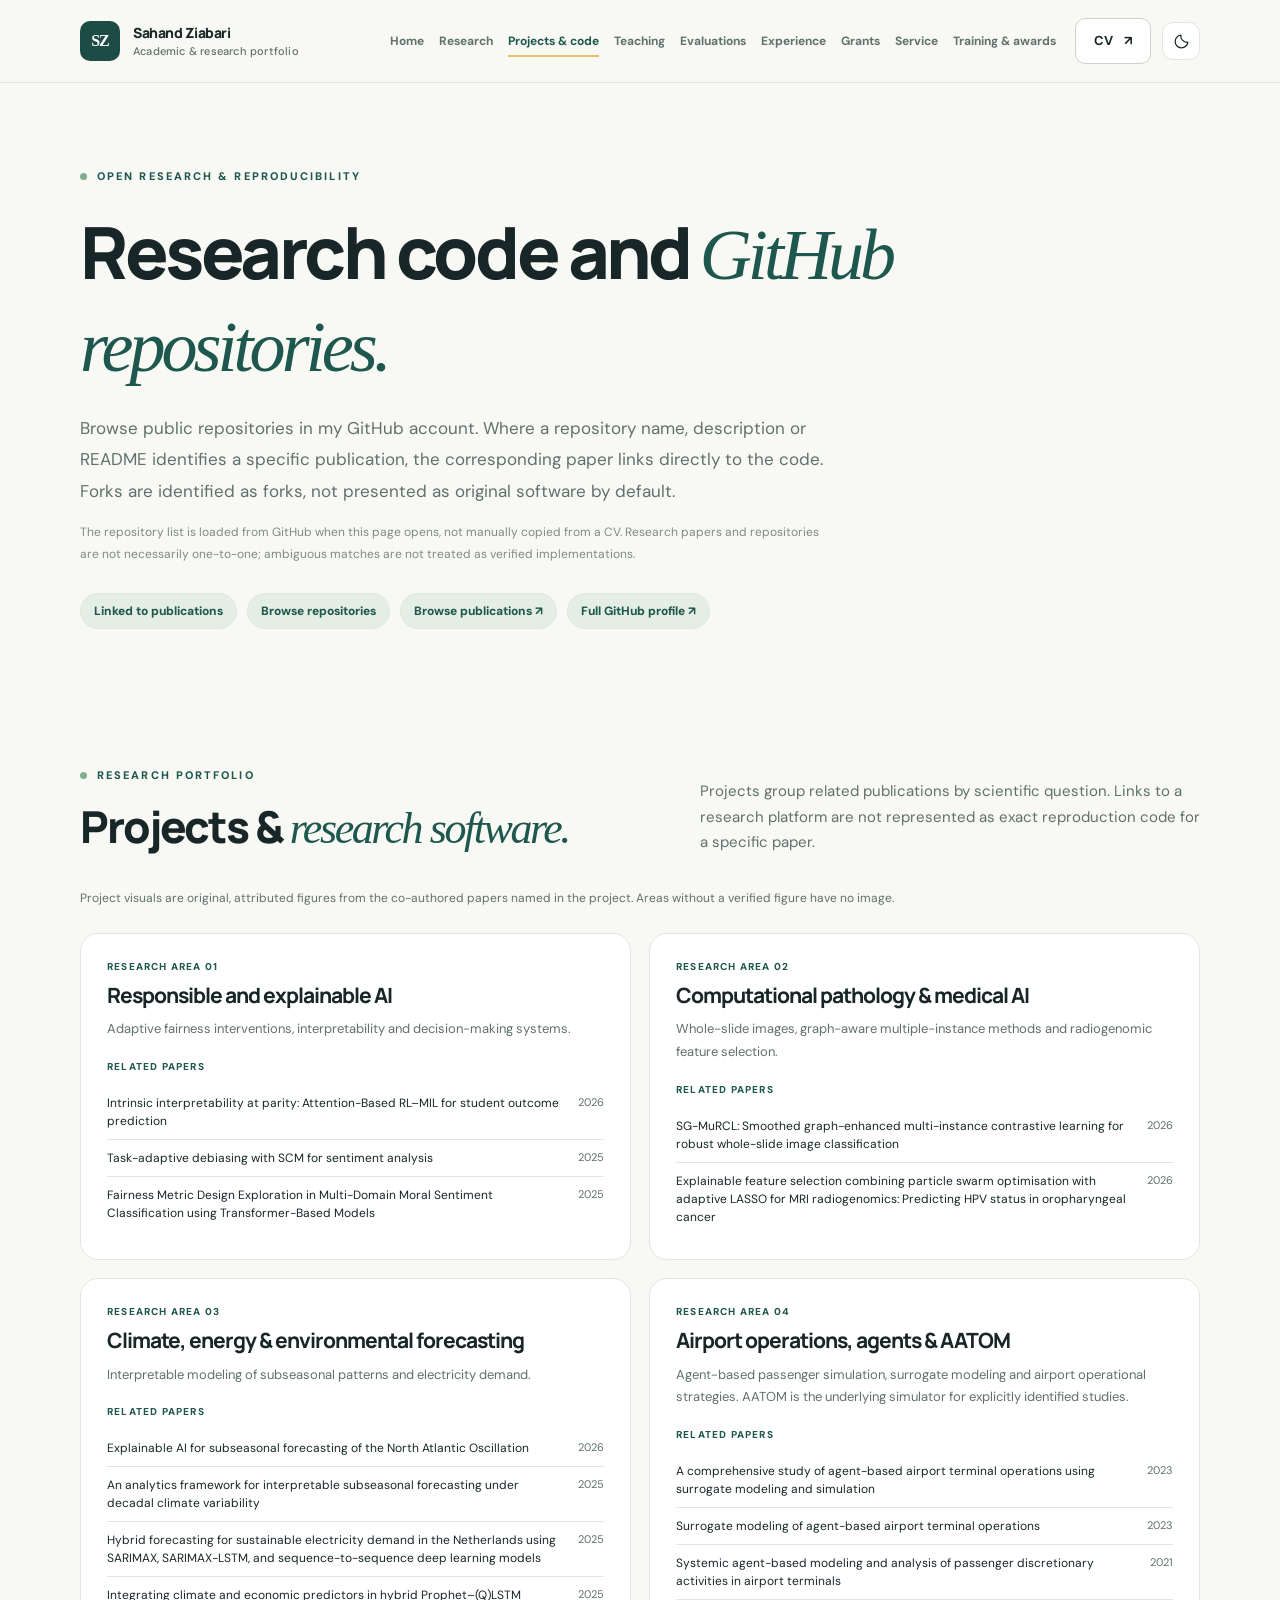
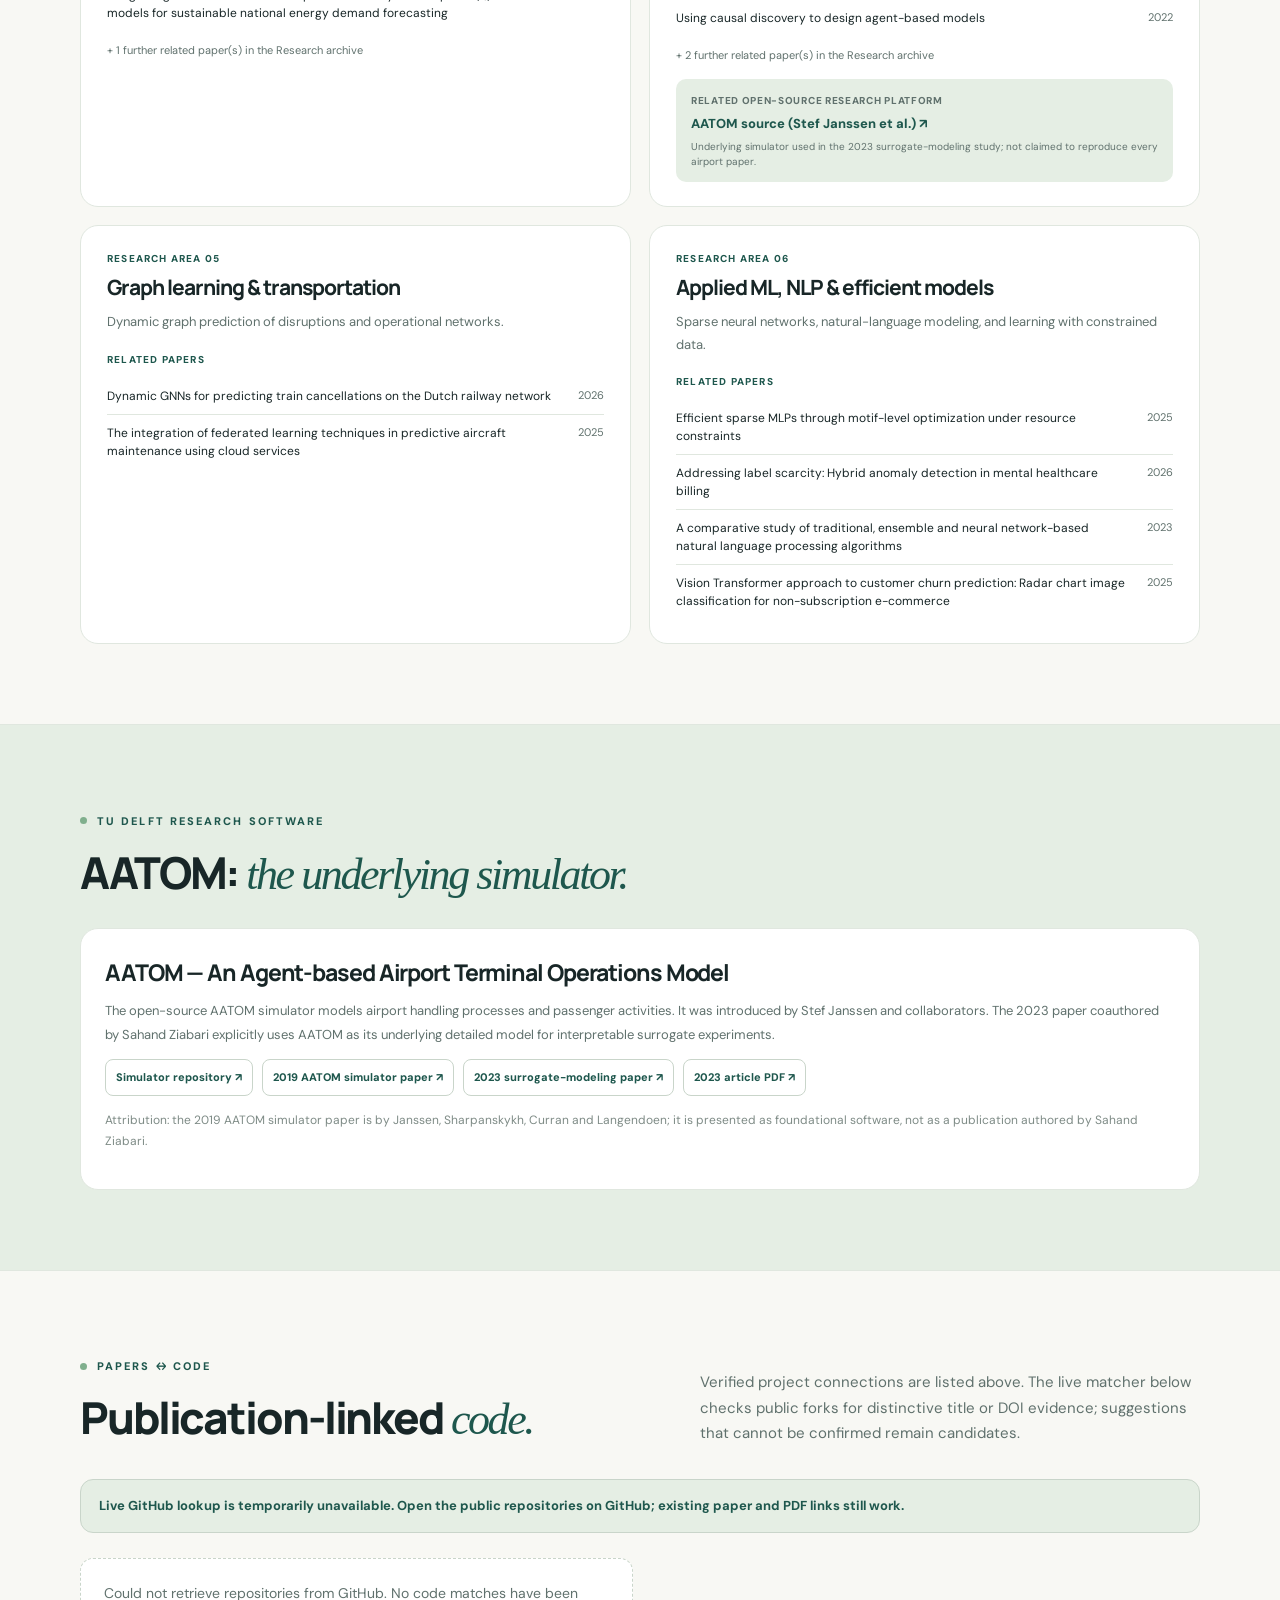
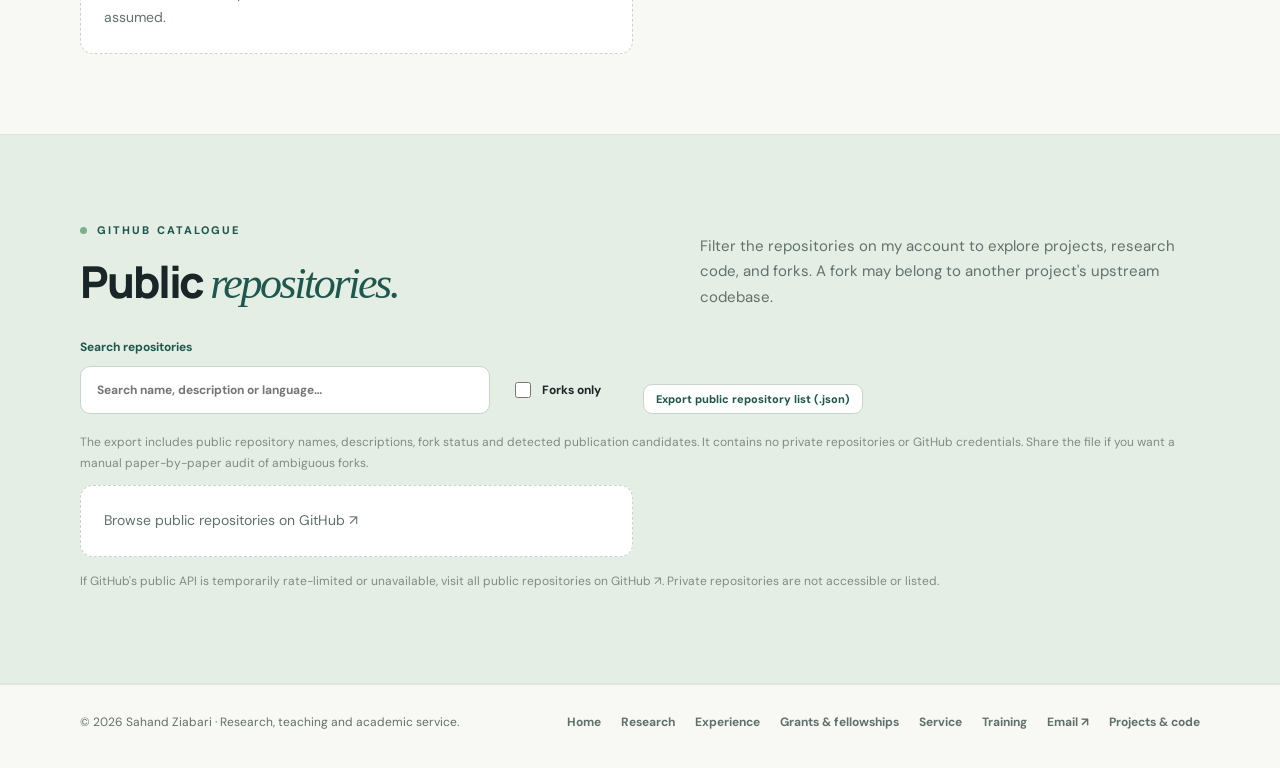
==== commit 9c8065b5: "Add files via upload" ====
--- a/code.html
+++ b/code.html
@@ -2,9 +2,9 @@
 
 <html lang="en"><head><meta charset="utf-8"/><meta content="width=device-width,initial-scale=1" name="viewport"/>
 <meta content="Browse public research repositories and GitHub forks belonging to Sahand Ziabari. DOI and title matches connect code to curated publications, with ambiguous matches flagged." name="description"/>
-<meta content="#f8f8f4" name="theme-color"/><title>Research Code &amp; GitHub Forks | Sahand Ziabari</title><link href="assets/favicon.svg" rel="icon" type="image/svg+xml"/><link href="assets/styles.css?v=6" rel="stylesheet"/><script defer="" src="assets/publications.js?v=6"></script><script defer="" src="assets/github-repos.js?v=6"></script><script defer="" src="assets/site.js?v=6"></script></head>
+<meta content="#f8f8f4" name="theme-color"/><title>Research Code &amp; GitHub Forks | Sahand Ziabari</title><link href="assets/favicon.svg" rel="icon" type="image/svg+xml"/><link href="assets/styles.css?v=9" rel="stylesheet"/><script defer="" src="assets/publications.js?v=9"></script><script defer="" src="assets/github-repos.js?v=9"></script><script defer="" src="assets/site.js?v=9"></script></head>
 <body><a class="skip-link" href="#main">Skip to content</a>
-<header class="site-header"><div class="container header-inner"><a aria-label="Sahand Ziabari homepage" class="brand" href="index.html"><span aria-hidden="true" class="brand-mark">SZ</span><span class="brand-label">Sahand Ziabari <span>Academic &amp; research portfolio</span></span></a><nav aria-label="Main navigation" class="nav" data-nav="" id="primary-nav"><a href="index.html">Home</a><a href="research.html">Research</a><a aria-current="page" href="code.html">Projects &amp; code</a><a href="teaching.html">Teaching</a><a href="grants.html">Grants</a><a href="service.html">Service</a><a href="training.html">Training &amp; awards</a></nav><div class="header-actions"><a class="button button-outline" href="files/Sahand_Ziabari_CV.pdf" rel="noopener noreferrer" target="_blank">CV <span aria-hidden="true">↗</span></a><button aria-label="Switch to dark mode" class="icon-button" data-theme-toggle="" type="button"></button><button aria-controls="primary-nav" aria-expanded="false" aria-label="Toggle menu" class="icon-button menu-button" data-menu-toggle=""><svg aria-hidden="true" viewbox="0 0 24 24"><path d="M4 7h16M4 12h16M4 17h16"></path></svg></button></div></div></header>
+<header class="site-header"><div class="container header-inner"><a aria-label="Sahand Ziabari homepage" class="brand" href="index.html"><span aria-hidden="true" class="brand-mark">SZ</span><span class="brand-label">Sahand Ziabari <span>Academic &amp; research portfolio</span></span></a><nav aria-label="Main navigation" class="nav" data-nav="" id="primary-nav"><a href="index.html">Home</a><a href="research.html">Research</a><a aria-current="page" href="code.html">Projects &amp; code</a><a href="teaching.html">Teaching</a><a href="evaluations.html">Evaluations</a><a href="experience.html">Experience</a><a href="grants.html">Grants</a><a href="service.html">Service</a><a href="training.html">Training &amp; awards</a></nav><div class="header-actions"><a class="button button-outline" href="files/Sahand_Ziabari_CV.pdf" rel="noopener noreferrer" target="_blank">CV <span aria-hidden="true">↗</span></a><button aria-label="Switch to dark mode" class="icon-button" data-theme-toggle="" type="button"></button><button aria-controls="primary-nav" aria-expanded="false" aria-label="Toggle menu" class="icon-button menu-button" data-menu-toggle=""><svg aria-hidden="true" viewbox="0 0 24 24"><path d="M4 7h16M4 12h16M4 17h16"></path></svg></button></div></div></header>
 <main id="main"><section class="page-hero code-hero"><div class="container"><div class="eyebrow">Open research &amp; reproducibility</div>
 <h1>Research code and <span class="serif-accent">GitHub repositories.</span></h1>
 <p>Browse public repositories in my GitHub account. Where a repository name, description or README identifies a specific publication, the corresponding paper links directly to the code. Forks are identified as forks, not presented as original software by default.</p>
@@ -17,4 +17,4 @@
 <div class="repo-toolbar"><label for="repo-search">Search repositories<input data-repo-search="" id="repo-search" placeholder="Search name, description or language…" type="search"/></label><label class="repo-check"><input data-forks-only="" type="checkbox"/> Forks only</label><span class="repo-count" data-repo-count=""></span><button class="repo-refresh" data-export-forks="" type="button">Export public repository list (.json)</button></div><p class="small-note">The export includes public repository names, descriptions, fork status and detected publication candidates. It contains no private repositories or GitHub credentials. Share the file if you want a manual paper-by-paper audit of ambiguous forks.</p>
 <div class="repo-grid" data-repo-list=""><p class="small-note">GitHub public repository data is loading…</p></div>
 <p class="small-note">If GitHub's public API is temporarily rate-limited or unavailable, visit <a href="https://github.com/SahandZiabari?tab=repositories" rel="noopener noreferrer" target="_blank">all public repositories on GitHub ↗</a>. Private repositories are not accessible or listed.</p></div></section></main>
-<footer class="site-footer"><div class="container footer-inner"><p>© <span data-current-year="">2026</span> Sahand Ziabari · Research, teaching and academic service.</p><nav aria-label="Footer links"><a href="index.html">Home</a><a href="research.html">Research</a><a href="grants.html">Grants &amp; fellowships</a><a href="service.html">Service</a><a href="training.html">Training</a><a href="mailto:sahandmohammadiziabari@gmail.com">Email ↗</a><a href="code.html">Projects &amp; code</a></nav></div></footer></body></html>
+<footer class="site-footer"><div class="container footer-inner"><p>© <span data-current-year="">2026</span> Sahand Ziabari · Research, teaching and academic service.</p><nav aria-label="Footer links"><a href="index.html">Home</a><a href="research.html">Research</a><a href="experience.html">Experience</a><a href="grants.html">Grants &amp; fellowships</a><a href="service.html">Service</a><a href="training.html">Training</a><a href="mailto:sahandmohammadiziabari@gmail.com">Email ↗</a><a href="code.html">Projects &amp; code</a></nav></div></footer></body></html>
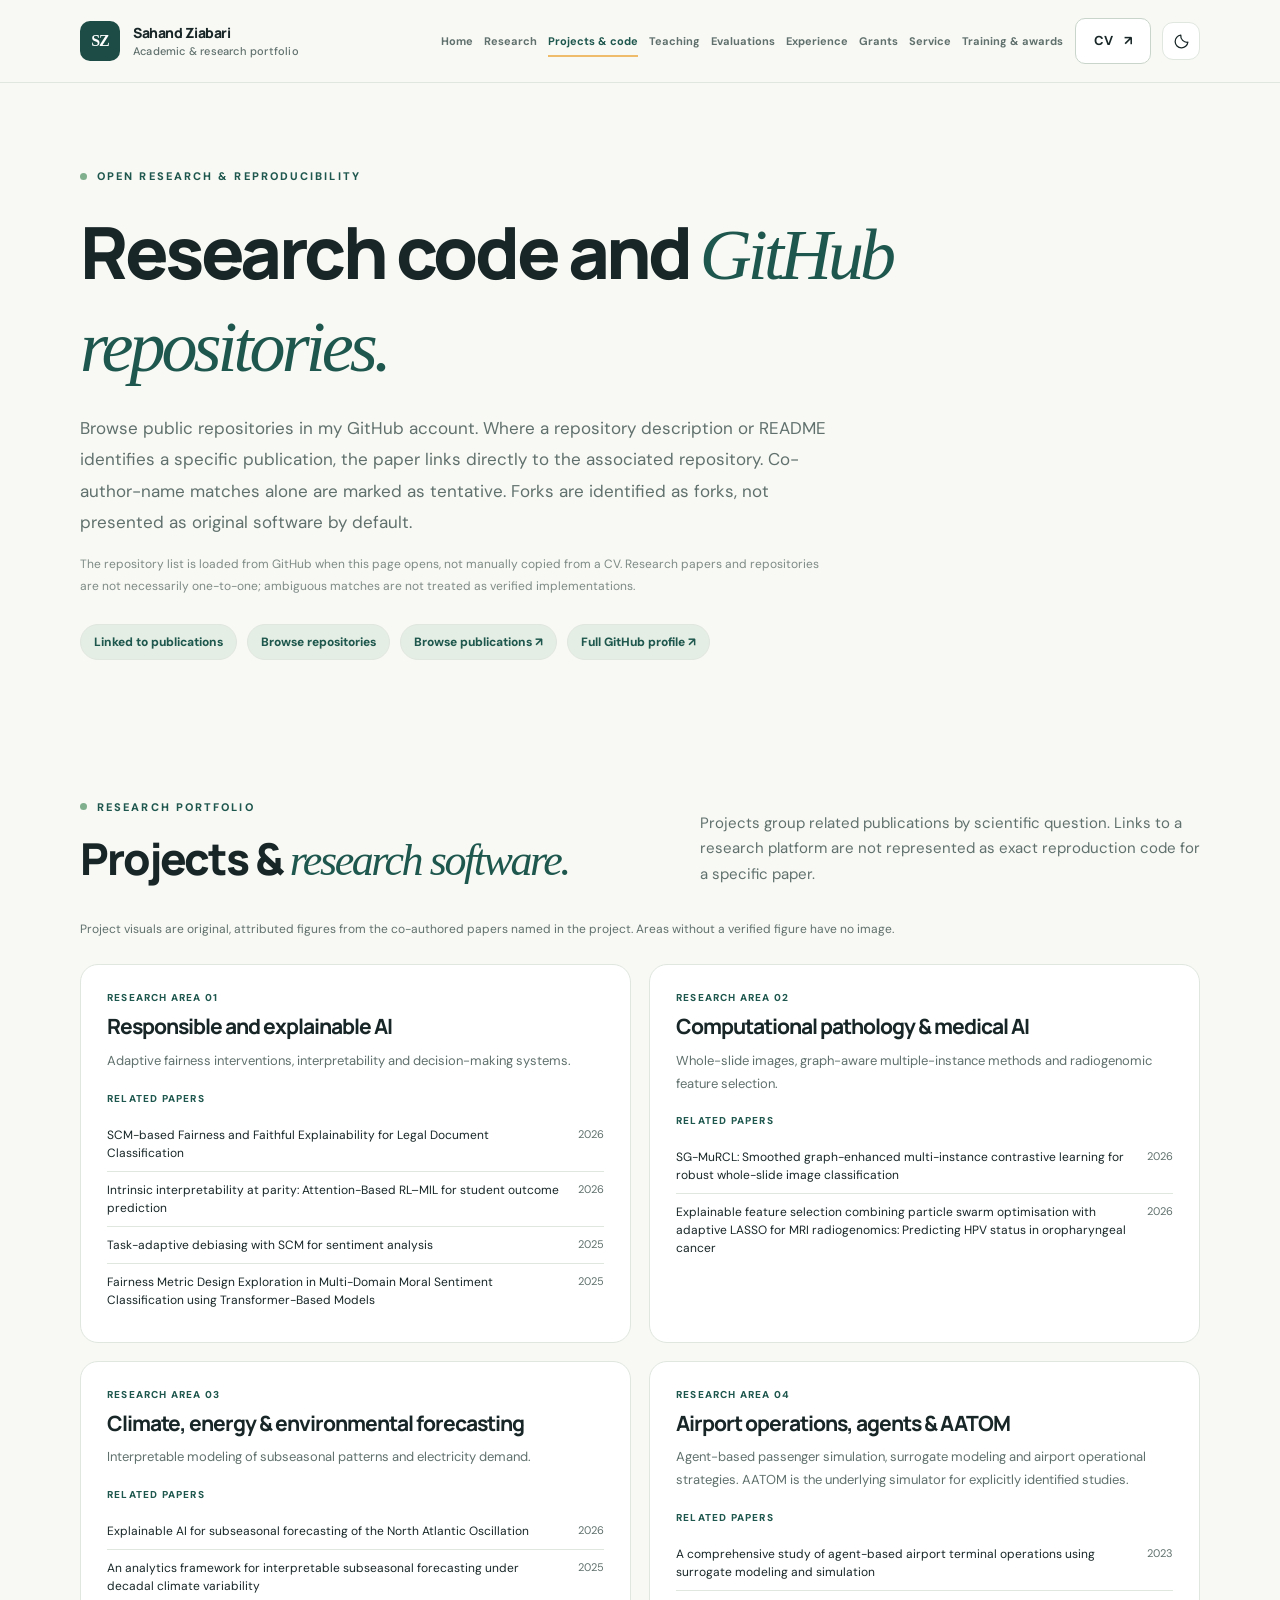
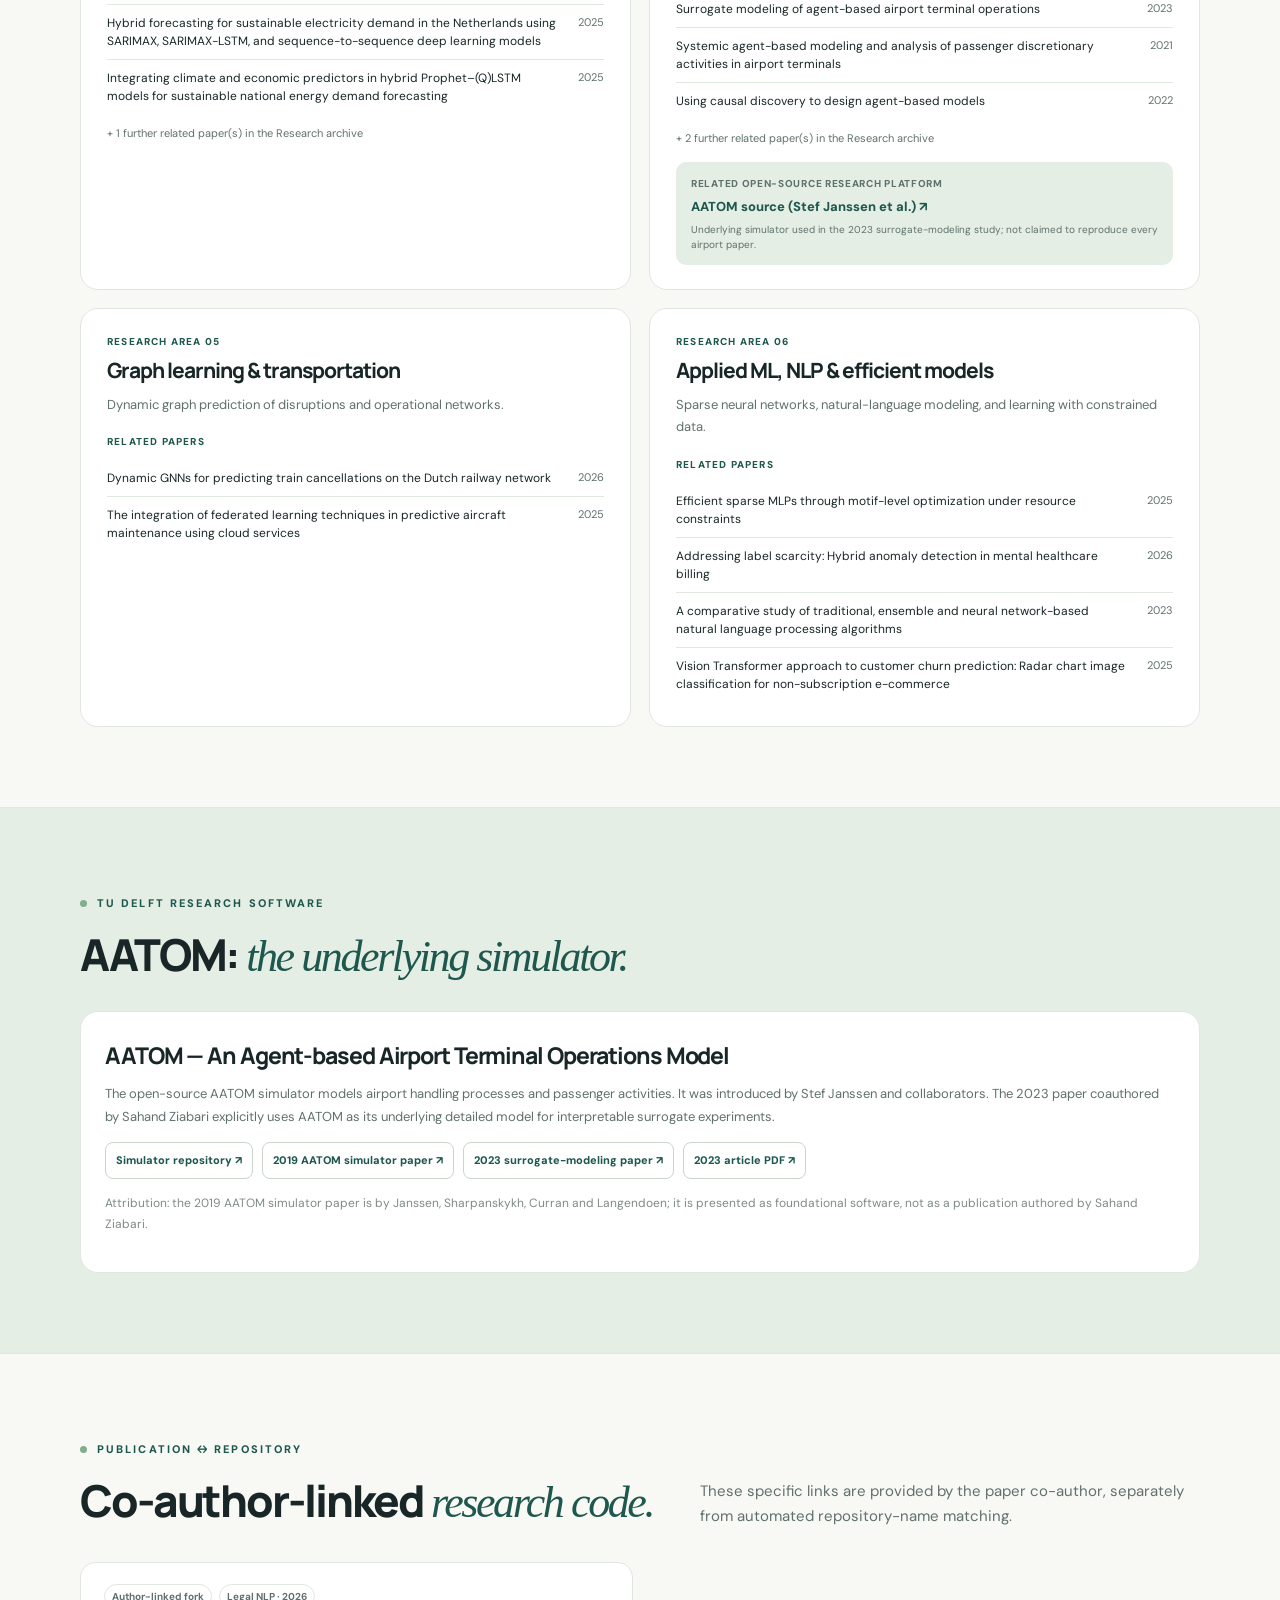
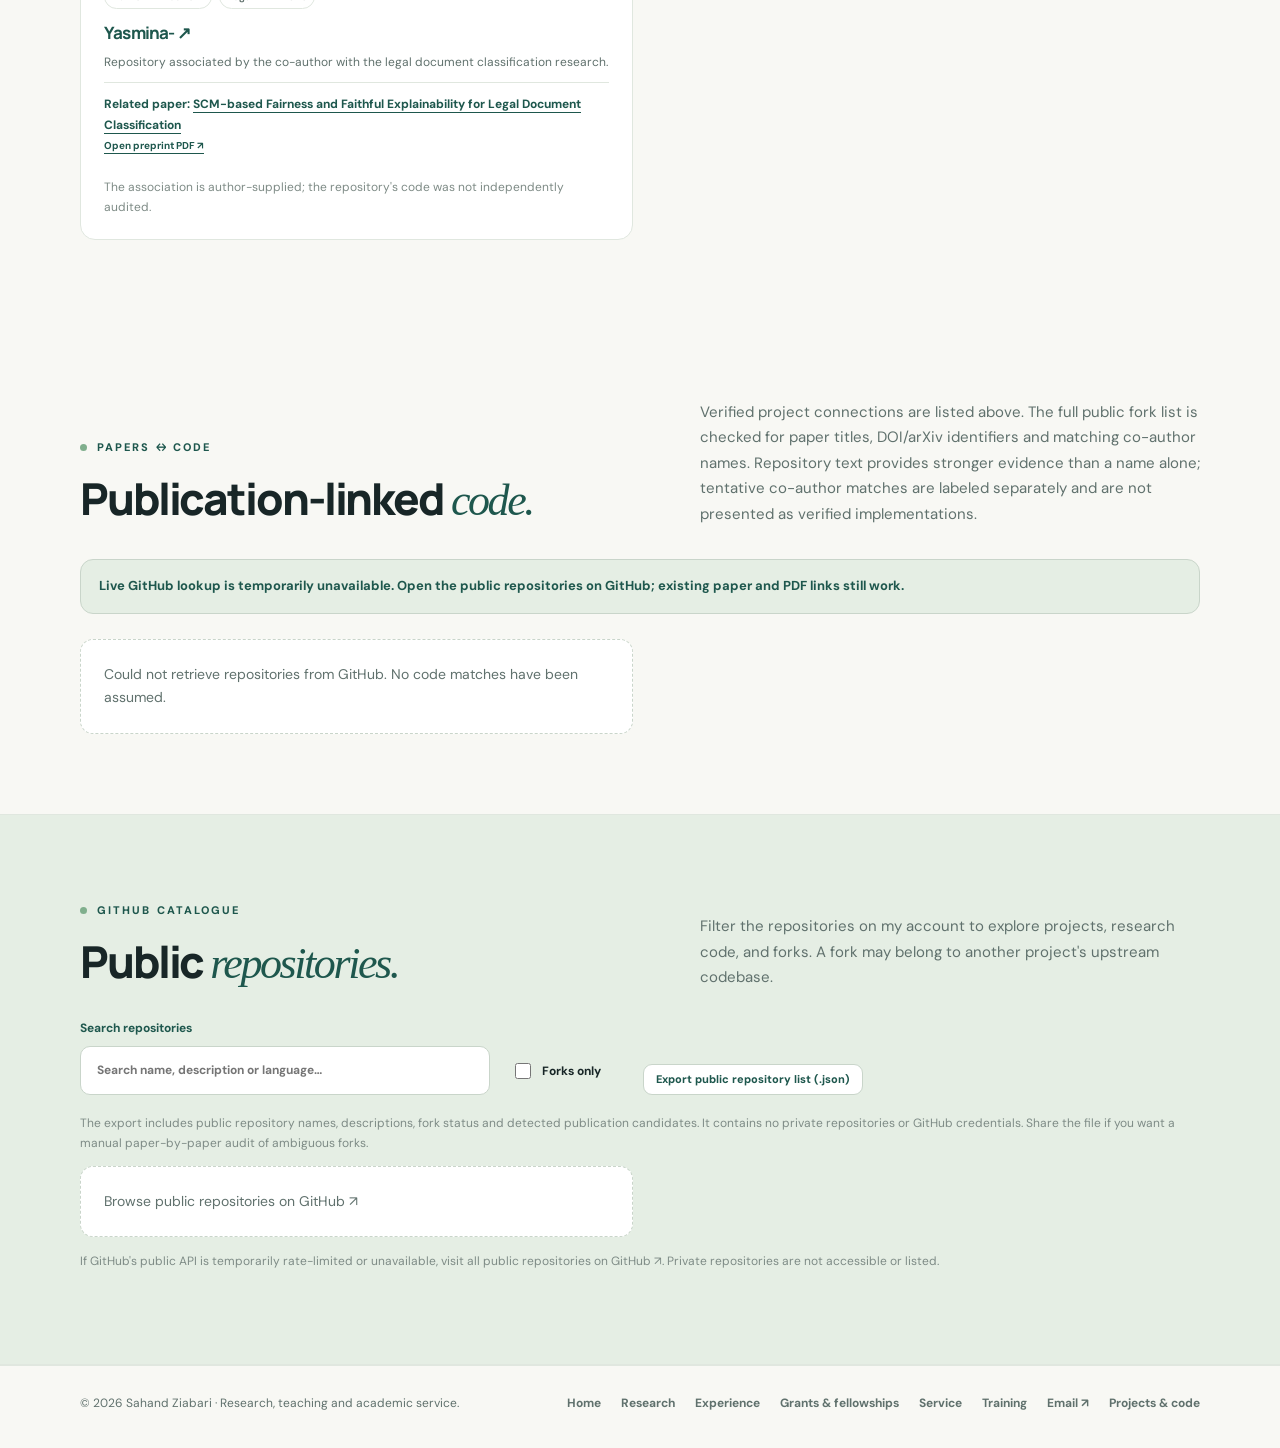
==== commit f5eef76b: "Add files via upload" ====
--- a/code.html
+++ b/code.html
@@ -2,17 +2,17 @@
 
 <html lang="en"><head><meta charset="utf-8"/><meta content="width=device-width,initial-scale=1" name="viewport"/>
 <meta content="Browse public research repositories and GitHub forks belonging to Sahand Ziabari. DOI and title matches connect code to curated publications, with ambiguous matches flagged." name="description"/>
-<meta content="#f8f8f4" name="theme-color"/><title>Research Code &amp; GitHub Forks | Sahand Ziabari</title><link href="assets/favicon.svg" rel="icon" type="image/svg+xml"/><link href="assets/styles.css?v=9" rel="stylesheet"/><script defer="" src="assets/publications.js?v=9"></script><script defer="" src="assets/github-repos.js?v=9"></script><script defer="" src="assets/site.js?v=9"></script></head>
+<meta content="#f8f8f4" name="theme-color"/><title>Research Code &amp; GitHub Forks | Sahand Ziabari</title><link href="assets/favicon.svg" rel="icon" type="image/svg+xml"/><link href="assets/styles.css?v=12" rel="stylesheet"/><script defer="" src="assets/publications.js?v=12"></script><script defer="" src="assets/github-repos.js?v=12"></script><script defer="" src="assets/site.js?v=12"></script></head>
 <body><a class="skip-link" href="#main">Skip to content</a>
 <header class="site-header"><div class="container header-inner"><a aria-label="Sahand Ziabari homepage" class="brand" href="index.html"><span aria-hidden="true" class="brand-mark">SZ</span><span class="brand-label">Sahand Ziabari <span>Academic &amp; research portfolio</span></span></a><nav aria-label="Main navigation" class="nav" data-nav="" id="primary-nav"><a href="index.html">Home</a><a href="research.html">Research</a><a aria-current="page" href="code.html">Projects &amp; code</a><a href="teaching.html">Teaching</a><a href="evaluations.html">Evaluations</a><a href="experience.html">Experience</a><a href="grants.html">Grants</a><a href="service.html">Service</a><a href="training.html">Training &amp; awards</a></nav><div class="header-actions"><a class="button button-outline" href="files/Sahand_Ziabari_CV.pdf" rel="noopener noreferrer" target="_blank">CV <span aria-hidden="true">↗</span></a><button aria-label="Switch to dark mode" class="icon-button" data-theme-toggle="" type="button"></button><button aria-controls="primary-nav" aria-expanded="false" aria-label="Toggle menu" class="icon-button menu-button" data-menu-toggle=""><svg aria-hidden="true" viewbox="0 0 24 24"><path d="M4 7h16M4 12h16M4 17h16"></path></svg></button></div></div></header>
 <main id="main"><section class="page-hero code-hero"><div class="container"><div class="eyebrow">Open research &amp; reproducibility</div>
 <h1>Research code and <span class="serif-accent">GitHub repositories.</span></h1>
-<p>Browse public repositories in my GitHub account. Where a repository name, description or README identifies a specific publication, the corresponding paper links directly to the code. Forks are identified as forks, not presented as original software by default.</p>
+<p>Browse public repositories in my GitHub account. Where a repository description or README identifies a specific publication, the paper links directly to the associated repository. Co-author-name matches alone are marked as tentative. Forks are identified as forks, not presented as original software by default.</p>
 <p class="small-note">The repository list is loaded from GitHub when this page opens, not manually copied from a CV. Research papers and repositories are not necessarily one-to-one; ambiguous matches are not treated as verified implementations.</p>
-<div class="page-jump"><a href="#matched">Linked to publications</a><a href="#repositories">Browse repositories</a><a href="research.html">Browse publications ↗</a><a href="https://github.com/SahandZiabari?tab=repositories" rel="noopener noreferrer" target="_blank">Full GitHub profile ↗</a></div></div></section><section class="section-tight project-showcase" id="projects"><div class="container"><div class="section-header"><div><div class="eyebrow">Research portfolio</div><h2>Projects &amp; <span class="serif-accent">research software.</span></h2></div><p>Projects group related publications by scientific question. Links to a research platform are not represented as exact reproduction code for a specific paper.</p></div><p class="figure-policy">Project visuals are original, attributed figures from the co-authored papers named in the project. Areas without a verified figure have no image.</p><div class="project-grid"><article class="project-card" id="project-01"><figure class="project-illustration research-figure"><a href="https://link.springer.com/article/10.1007/s44379-025-00043-x" rel="noopener noreferrer" target="_blank"><img alt="Original Figure 2 from task-adaptive SCM debiasing paper: transformer, bias classifier and sentiment module" data-original-figure="" loading="lazy" src="https://media.springernature.com/m312/springer-static/image/art%3A10.1007%2Fs44379-025-00043-x/MediaObjects/44379_2025_43_Fig2_HTML.png"/></a><figcaption>Fig. 2 from Zhu et al. (2025), Machine Learning for Computational Science and Engineering. Preprint CC BY 4.0.</figcaption></figure><div class="project-content"><div class="project-num">RESEARCH AREA 01</div><h3>Responsible and explainable AI</h3><p>Adaptive fairness interventions, interpretability and decision-making systems.</p><div class="project-list-label">Related papers</div><ul class="project-papers"><li><a href="https://doi.org/10.1016/j.nlp.2026.100204" rel="noopener noreferrer" target="_blank">Intrinsic interpretability at parity: Attention-Based RL–MIL for student outcome prediction</a><span>2026</span></li><li><a href="https://doi.org/10.1007/s44379-025-00043-x" rel="noopener noreferrer" target="_blank">Task-adaptive debiasing with SCM for sentiment analysis</a><span>2025</span></li><li><a href="https://arxiv.org/abs/2510.11222" rel="noopener noreferrer" target="_blank">Fairness Metric Design Exploration in Multi-Domain Moral Sentiment Classification using Transformer-Based Models</a><span>2025</span></li></ul></div></article><article class="project-card" id="project-02"><figure class="project-illustration research-figure"><a href="https://www.mdpi.com/2078-2489/17/1/37" rel="noopener noreferrer" target="_blank"><img alt="Original Figure 1 from SG-MuRCL paper: the WSI graph, RL sampler and two MIL branches" data-original-figure="" loading="lazy" src="https://mdpi-res.com/information/information-17-00037/article_deploy/html/images/information-17-00037-g001.png"/></a><figcaption>Fig. 1 from Lin et al. (2026), Information. CC BY 4.0.</figcaption></figure><div class="project-content"><div class="project-num">RESEARCH AREA 02</div><h3>Computational pathology &amp; medical AI</h3><p>Whole-slide images, graph-aware multiple-instance methods and radiogenomic feature selection.</p><div class="project-list-label">Related papers</div><ul class="project-papers"><li><a href="https://doi.org/10.3390/info17010037" rel="noopener noreferrer" target="_blank">SG-MuRCL: Smoothed graph-enhanced multi-instance contrastive learning for robust whole-slide image classification</a><span>2026</span></li><li><a href="https://doi.org/10.1016/j.cmpb.2025.109204" rel="noopener noreferrer" target="_blank">Explainable feature selection combining particle swarm optimisation with adaptive LASSO for MRI radiogenomics: Predicting HPV status in oropharyngeal cancer</a><span>2026</span></li></ul></div></article><article class="project-card" id="project-03"><figure class="project-illustration research-figure"><a href="https://link.springer.com/article/10.1007/s44379-026-00055-1/figures/9" rel="noopener noreferrer" target="_blank"><img alt="Original Figure 9 from the North Atlantic Oscillation paper: red attribution heatmaps over the Atlantic and Europe" data-original-figure="" loading="lazy" src="https://media.springernature.com/full/springer-static/image/art%3A10.1007%2Fs44379-026-00055-1/MediaObjects/44379_2026_55_Fig9_HTML.png"/></a><figcaption>Fig. 9 from Leneman et al. (2026), Machine Learning for Computational Science and Engineering. CC BY 4.0.</figcaption></figure><div class="project-content"><div class="project-num">RESEARCH AREA 03</div><h3>Climate, energy &amp; environmental forecasting</h3><p>Interpretable modeling of subseasonal patterns and electricity demand.</p><div class="project-list-label">Related papers</div><ul class="project-papers"><li><a href="https://doi.org/10.1007/s44379-026-00055-1" rel="noopener noreferrer" target="_blank">Explainable AI for subseasonal forecasting of the North Atlantic Oscillation</a><span>2026</span></li><li><a href="https://doi.org/10.1016/j.dajour.2025.100660" rel="noopener noreferrer" target="_blank">An analytics framework for interpretable subseasonal forecasting under decadal climate variability</a><span>2025</span></li><li><a href="https://doi.org/10.3390/su17167192" rel="noopener noreferrer" target="_blank">Hybrid forecasting for sustainable electricity demand in the Netherlands using SARIMAX, SARIMAX-LSTM, and sequence-to-sequence deep learning models</a><span>2025</span></li><li><a href="https://doi.org/10.3390/su17198687" rel="noopener noreferrer" target="_blank">Integrating climate and economic predictors in hybrid Prophet–(Q)LSTM models for sustainable national energy demand forecasting</a><span>2025</span></li></ul><p class="more-count">+ 1 further related paper(s) in the Research archive</p></div></article><article class="project-card" id="project-04"><div class="project-content"><div class="project-num">RESEARCH AREA 04</div><h3>Airport operations, agents &amp; AATOM</h3><p>Agent-based passenger simulation, surrogate modeling and airport operational strategies. AATOM is the underlying simulator for explicitly identified studies.</p><div class="project-list-label">Related papers</div><ul class="project-papers"><li><a href="https://doi.org/10.1016/j.simpat.2023.102811" rel="noopener noreferrer" target="_blank">A comprehensive study of agent-based airport terminal operations using surrogate modeling and simulation</a><span>2023</span></li><li><a href="https://doi.org/10.1007/978-3-031-22947-3_7" rel="noopener noreferrer" target="_blank">Surrogate modeling of agent-based airport terminal operations</a><span>2023</span></li><li><a href="https://doi.org/10.3390/aerospace8060162" rel="noopener noreferrer" target="_blank">Systemic agent-based modeling and analysis of passenger discretionary activities in airport terminals</a><span>2021</span></li><li><a href="https://doi.org/10.1007/978-3-030-94548-0_2" rel="noopener noreferrer" target="_blank">Using causal discovery to design agent-based models</a><span>2022</span></li></ul><p class="more-count">+ 2 further related paper(s) in the Research archive</p><div class="software-association"><span>Related open-source research platform</span><a href="https://github.com/StefJanssen/AATOM" rel="noopener noreferrer" target="_blank">AATOM source (Stef Janssen et al.) ↗</a><small>Underlying simulator used in the 2023 surrogate-modeling study; not claimed to reproduce every airport paper.</small></div></div></article><article class="project-card" id="project-05"><div class="project-content"><div class="project-num">RESEARCH AREA 05</div><h3>Graph learning &amp; transportation</h3><p>Dynamic graph prediction of disruptions and operational networks.</p><div class="project-list-label">Related papers</div><ul class="project-papers"><li><a href="https://doi.org/10.54963/dtra.v5i1.1709" rel="noopener noreferrer" target="_blank">Dynamic GNNs for predicting train cancellations on the Dutch railway network</a><span>2026</span></li><li><a href="https://doi.org/10.1007/978-981-96-0026-7_16" rel="noopener noreferrer" target="_blank">The integration of federated learning techniques in predictive aircraft maintenance using cloud services</a><span>2025</span></li></ul></div></article><article class="project-card" id="project-06"><div class="project-content"><div class="project-num">RESEARCH AREA 06</div><h3>Applied ML, NLP &amp; efficient models</h3><p>Sparse neural networks, natural-language modeling, and learning with constrained data.</p><div class="project-list-label">Related papers</div><ul class="project-papers"><li><a href="https://doi.org/10.3390/ai6100266" rel="noopener noreferrer" target="_blank">Efficient sparse MLPs through motif-level optimization under resource constraints</a><span>2025</span></li><li><a href="https://doi.org/10.1007/978-3-032-11976-6_8" rel="noopener noreferrer" target="_blank">Addressing label scarcity: Hybrid anomaly detection in mental healthcare billing</a><span>2026</span></li><li><a href="https://doi.org/10.3390/jrfm16070327" rel="noopener noreferrer" target="_blank">A comparative study of traditional, ensemble and neural network-based natural language processing algorithms</a><span>2023</span></li><li><a href="https://doi.org/10.1007/978-3-031-78093-6_6" rel="noopener noreferrer" target="_blank">Vision Transformer approach to customer churn prediction: Radar chart image classification for non-subscription e-commerce</a><span>2025</span></li></ul></div></article></div></div></section><section class="band section-tight" id="aatom"><div class="container"><div class="section-header"><div><div class="eyebrow">TU Delft research software</div><h2>AATOM: <span class="serif-accent">the underlying simulator.</span></h2></div></div><div class="software-feature software-feature-text-only"><div><h3>AATOM — An Agent-based Airport Terminal Operations Model</h3><p>The open-source AATOM simulator models airport handling processes and passenger activities. It was introduced by Stef Janssen and collaborators. The 2023 paper coauthored by Sahand Ziabari explicitly uses AATOM as its underlying detailed model for interpretable surrogate experiments.</p><div class="verified-links"><a href="https://github.com/StefJanssen/AATOM" rel="noopener noreferrer" target="_blank">Simulator repository ↗</a><a href="https://research.tudelft.nl/en/publications/aatom-an-agent-based-airport-terminal-operations-model-simulator/" rel="noopener noreferrer" target="_blank">2019 AATOM simulator paper ↗</a><a href="https://doi.org/10.1016/j.simpat.2023.102811" rel="noopener noreferrer" target="_blank">2023 surrogate-modeling paper ↗</a><a href="https://pure.tudelft.nl/ws/portalfiles/portal/156672406/1_s2.0_S1569190X23000886_main.pdf" rel="noopener noreferrer" target="_blank">2023 article PDF ↗</a></div><p class="small-note">Attribution: the 2019 AATOM simulator paper is by Janssen, Sharpanskykh, Curran and Langendoen; it is presented as foundational software, not as a publication authored by Sahand Ziabari.</p></div></div></div></section>
-<section class="section-tight" id="matched"><div class="container"><div class="section-header"><div><div class="eyebrow">Papers ↔ code</div><h2>Publication-linked <span class="serif-accent">code.</span></h2></div><p>Verified project connections are listed above. The live matcher below checks public forks for distinctive title or DOI evidence; suggestions that cannot be confirmed remain candidates.</p></div>
+<div class="page-jump"><a href="#matched">Linked to publications</a><a href="#repositories">Browse repositories</a><a href="research.html">Browse publications ↗</a><a href="https://github.com/SahandZiabari?tab=repositories" rel="noopener noreferrer" target="_blank">Full GitHub profile ↗</a></div></div></section><section class="section-tight project-showcase" id="projects"><div class="container"><div class="section-header"><div><div class="eyebrow">Research portfolio</div><h2>Projects &amp; <span class="serif-accent">research software.</span></h2></div><p>Projects group related publications by scientific question. Links to a research platform are not represented as exact reproduction code for a specific paper.</p></div><p class="figure-policy">Project visuals are original, attributed figures from the co-authored papers named in the project. Areas without a verified figure have no image.</p><div class="project-grid"><article class="project-card" id="project-01"><figure class="project-illustration research-figure"><a href="https://link.springer.com/article/10.1007/s44379-025-00043-x" rel="noopener noreferrer" target="_blank"><img alt="Original Figure 2 from task-adaptive SCM debiasing paper: transformer, bias classifier and sentiment module" data-original-figure="" loading="lazy" src="https://media.springernature.com/m312/springer-static/image/art%3A10.1007%2Fs44379-025-00043-x/MediaObjects/44379_2025_43_Fig2_HTML.png"/></a><figcaption>Fig. 2 from Zhu et al. (2025), Machine Learning for Computational Science and Engineering. Preprint CC BY 4.0.</figcaption></figure><div class="project-content"><div class="project-num">RESEARCH AREA 01</div><h3>Responsible and explainable AI</h3><p>Adaptive fairness interventions, interpretability and decision-making systems.</p><div class="project-list-label">Related papers</div><ul class="project-papers"><li><a href="https://arxiv.org/abs/2610.00045" rel="noopener noreferrer" target="_blank">SCM-based Fairness and Faithful Explainability for Legal Document Classification</a><span>2026</span></li><li><a href="https://doi.org/10.1016/j.nlp.2026.100204" rel="noopener noreferrer" target="_blank">Intrinsic interpretability at parity: Attention-Based RL–MIL for student outcome prediction</a><span>2026</span></li><li><a href="https://doi.org/10.1007/s44379-025-00043-x" rel="noopener noreferrer" target="_blank">Task-adaptive debiasing with SCM for sentiment analysis</a><span>2025</span></li><li><a href="https://arxiv.org/abs/2510.11222" rel="noopener noreferrer" target="_blank">Fairness Metric Design Exploration in Multi-Domain Moral Sentiment Classification using Transformer-Based Models</a><span>2025</span></li></ul></div></article><article class="project-card" id="project-02"><figure class="project-illustration research-figure"><a href="https://www.mdpi.com/2078-2489/17/1/37" rel="noopener noreferrer" target="_blank"><img alt="Original Figure 1 from SG-MuRCL paper: the WSI graph, RL sampler and two MIL branches" data-original-figure="" loading="lazy" src="https://mdpi-res.com/information/information-17-00037/article_deploy/html/images/information-17-00037-g001.png"/></a><figcaption>Fig. 1 from Lin et al. (2026), Information. CC BY 4.0.</figcaption></figure><div class="project-content"><div class="project-num">RESEARCH AREA 02</div><h3>Computational pathology &amp; medical AI</h3><p>Whole-slide images, graph-aware multiple-instance methods and radiogenomic feature selection.</p><div class="project-list-label">Related papers</div><ul class="project-papers"><li><a href="https://doi.org/10.3390/info17010037" rel="noopener noreferrer" target="_blank">SG-MuRCL: Smoothed graph-enhanced multi-instance contrastive learning for robust whole-slide image classification</a><span>2026</span></li><li><a href="https://doi.org/10.1016/j.cmpb.2025.109204" rel="noopener noreferrer" target="_blank">Explainable feature selection combining particle swarm optimisation with adaptive LASSO for MRI radiogenomics: Predicting HPV status in oropharyngeal cancer</a><span>2026</span></li></ul></div></article><article class="project-card" id="project-03"><figure class="project-illustration research-figure"><a href="https://link.springer.com/article/10.1007/s44379-026-00055-1/figures/9" rel="noopener noreferrer" target="_blank"><img alt="Original Figure 9 from the North Atlantic Oscillation paper: red attribution heatmaps over the Atlantic and Europe" data-original-figure="" loading="lazy" src="https://media.springernature.com/full/springer-static/image/art%3A10.1007%2Fs44379-026-00055-1/MediaObjects/44379_2026_55_Fig9_HTML.png"/></a><figcaption>Fig. 9 from Leneman et al. (2026), Machine Learning for Computational Science and Engineering. CC BY 4.0.</figcaption></figure><div class="project-content"><div class="project-num">RESEARCH AREA 03</div><h3>Climate, energy &amp; environmental forecasting</h3><p>Interpretable modeling of subseasonal patterns and electricity demand.</p><div class="project-list-label">Related papers</div><ul class="project-papers"><li><a href="https://doi.org/10.1007/s44379-026-00055-1" rel="noopener noreferrer" target="_blank">Explainable AI for subseasonal forecasting of the North Atlantic Oscillation</a><span>2026</span></li><li><a href="https://doi.org/10.1016/j.dajour.2025.100660" rel="noopener noreferrer" target="_blank">An analytics framework for interpretable subseasonal forecasting under decadal climate variability</a><span>2025</span></li><li><a href="https://doi.org/10.3390/su17167192" rel="noopener noreferrer" target="_blank">Hybrid forecasting for sustainable electricity demand in the Netherlands using SARIMAX, SARIMAX-LSTM, and sequence-to-sequence deep learning models</a><span>2025</span></li><li><a href="https://doi.org/10.3390/su17198687" rel="noopener noreferrer" target="_blank">Integrating climate and economic predictors in hybrid Prophet–(Q)LSTM models for sustainable national energy demand forecasting</a><span>2025</span></li></ul><p class="more-count">+ 1 further related paper(s) in the Research archive</p></div></article><article class="project-card" id="project-04"><div class="project-content"><div class="project-num">RESEARCH AREA 04</div><h3>Airport operations, agents &amp; AATOM</h3><p>Agent-based passenger simulation, surrogate modeling and airport operational strategies. AATOM is the underlying simulator for explicitly identified studies.</p><div class="project-list-label">Related papers</div><ul class="project-papers"><li><a href="https://doi.org/10.1016/j.simpat.2023.102811" rel="noopener noreferrer" target="_blank">A comprehensive study of agent-based airport terminal operations using surrogate modeling and simulation</a><span>2023</span></li><li><a href="https://doi.org/10.1007/978-3-031-22947-3_7" rel="noopener noreferrer" target="_blank">Surrogate modeling of agent-based airport terminal operations</a><span>2023</span></li><li><a href="https://doi.org/10.3390/aerospace8060162" rel="noopener noreferrer" target="_blank">Systemic agent-based modeling and analysis of passenger discretionary activities in airport terminals</a><span>2021</span></li><li><a href="https://doi.org/10.1007/978-3-030-94548-0_2" rel="noopener noreferrer" target="_blank">Using causal discovery to design agent-based models</a><span>2022</span></li></ul><p class="more-count">+ 2 further related paper(s) in the Research archive</p><div class="software-association"><span>Related open-source research platform</span><a href="https://github.com/StefJanssen/AATOM" rel="noopener noreferrer" target="_blank">AATOM source (Stef Janssen et al.) ↗</a><small>Underlying simulator used in the 2023 surrogate-modeling study; not claimed to reproduce every airport paper.</small></div></div></article><article class="project-card" id="project-05"><div class="project-content"><div class="project-num">RESEARCH AREA 05</div><h3>Graph learning &amp; transportation</h3><p>Dynamic graph prediction of disruptions and operational networks.</p><div class="project-list-label">Related papers</div><ul class="project-papers"><li><a href="https://doi.org/10.54963/dtra.v5i1.1709" rel="noopener noreferrer" target="_blank">Dynamic GNNs for predicting train cancellations on the Dutch railway network</a><span>2026</span></li><li><a href="https://doi.org/10.1007/978-981-96-0026-7_16" rel="noopener noreferrer" target="_blank">The integration of federated learning techniques in predictive aircraft maintenance using cloud services</a><span>2025</span></li></ul></div></article><article class="project-card" id="project-06"><div class="project-content"><div class="project-num">RESEARCH AREA 06</div><h3>Applied ML, NLP &amp; efficient models</h3><p>Sparse neural networks, natural-language modeling, and learning with constrained data.</p><div class="project-list-label">Related papers</div><ul class="project-papers"><li><a href="https://doi.org/10.3390/ai6100266" rel="noopener noreferrer" target="_blank">Efficient sparse MLPs through motif-level optimization under resource constraints</a><span>2025</span></li><li><a href="https://doi.org/10.1007/978-3-032-11976-6_8" rel="noopener noreferrer" target="_blank">Addressing label scarcity: Hybrid anomaly detection in mental healthcare billing</a><span>2026</span></li><li><a href="https://doi.org/10.3390/jrfm16070327" rel="noopener noreferrer" target="_blank">A comparative study of traditional, ensemble and neural network-based natural language processing algorithms</a><span>2023</span></li><li><a href="https://doi.org/10.1007/978-3-031-78093-6_6" rel="noopener noreferrer" target="_blank">Vision Transformer approach to customer churn prediction: Radar chart image classification for non-subscription e-commerce</a><span>2025</span></li></ul></div></article></div></div></section><section class="band section-tight" id="aatom"><div class="container"><div class="section-header"><div><div class="eyebrow">TU Delft research software</div><h2>AATOM: <span class="serif-accent">the underlying simulator.</span></h2></div></div><div class="software-feature software-feature-text-only"><div><h3>AATOM — An Agent-based Airport Terminal Operations Model</h3><p>The open-source AATOM simulator models airport handling processes and passenger activities. It was introduced by Stef Janssen and collaborators. The 2023 paper coauthored by Sahand Ziabari explicitly uses AATOM as its underlying detailed model for interpretable surrogate experiments.</p><div class="verified-links"><a href="https://github.com/StefJanssen/AATOM" rel="noopener noreferrer" target="_blank">Simulator repository ↗</a><a href="https://research.tudelft.nl/en/publications/aatom-an-agent-based-airport-terminal-operations-model-simulator/" rel="noopener noreferrer" target="_blank">2019 AATOM simulator paper ↗</a><a href="https://doi.org/10.1016/j.simpat.2023.102811" rel="noopener noreferrer" target="_blank">2023 surrogate-modeling paper ↗</a><a href="https://pure.tudelft.nl/ws/portalfiles/portal/156672406/1_s2.0_S1569190X23000886_main.pdf" rel="noopener noreferrer" target="_blank">2023 article PDF ↗</a></div><p class="small-note">Attribution: the 2019 AATOM simulator paper is by Janssen, Sharpanskykh, Curran and Langendoen; it is presented as foundational software, not as a publication authored by Sahand Ziabari.</p></div></div></div></section>
+<section class="section-tight" id="author-linked"><div class="container"><div class="section-header"><div><div class="eyebrow">Publication ↔ repository</div><h2>Co-author-linked <span class="serif-accent">research code.</span></h2></div><p>These specific links are provided by the paper co-author, separately from automated repository-name matching.</p></div><div class="repo-match-grid"><article class="repo-card"><div class="repo-meta"><span>Author-linked fork</span><span>Legal NLP · 2026</span></div><h3><a href="https://github.com/SahandZiabari/Yasmina-" rel="noopener noreferrer" target="_blank">Yasmina- ↗</a></h3><p>Repository associated by the co-author with the legal document classification research.</p><div class="repo-paper">Related paper: <a href="https://arxiv.org/abs/2610.00045" rel="noopener noreferrer" target="_blank">SCM-based Fairness and Faithful Explainability for Legal Document Classification</a><br/><small><a href="https://arxiv.org/pdf/2610.00045" rel="noopener noreferrer" target="_blank">Open preprint PDF ↗</a></small></div><p class="small-note">The association is author-supplied; the repository's code was not independently audited.</p></article></div></div></section><section class="section-tight" id="matched"><div class="container"><div class="section-header"><div><div class="eyebrow">Papers ↔ code</div><h2>Publication-linked <span class="serif-accent">code.</span></h2></div><p>Verified project connections are listed above. The full public fork list is checked for paper titles, DOI/arXiv identifiers and matching co-author names. Repository text provides stronger evidence than a name alone; tentative co-author matches are labeled separately and are not presented as verified implementations.</p></div>
 <div aria-live="polite" class="live-github-status" data-github-status="" role="status">Checking public GitHub repositories…</div>
-<div class="repo-match-grid" data-paper-code-matches=""><p class="small-note">Checking your public GitHub forks for paper-title and DOI matches. If the API is unavailable, visit the fork list directly.</p></div></div></section>
+<div class="repo-match-grid" data-paper-code-matches=""><p class="small-note">Checking all public GitHub forks for titles, DOIs and co-author-name clues. If the API is unavailable, visit the fork list directly.</p></div></div></section>
 <section class="band section-tight" id="repositories"><div class="container"><div class="section-header"><div><div class="eyebrow">GitHub catalogue</div><h2>Public <span class="serif-accent">repositories.</span></h2></div><p>Filter the repositories on my account to explore projects, research code, and forks. A fork may belong to another project's upstream codebase.</p></div>
 <div class="repo-toolbar"><label for="repo-search">Search repositories<input data-repo-search="" id="repo-search" placeholder="Search name, description or language…" type="search"/></label><label class="repo-check"><input data-forks-only="" type="checkbox"/> Forks only</label><span class="repo-count" data-repo-count=""></span><button class="repo-refresh" data-export-forks="" type="button">Export public repository list (.json)</button></div><p class="small-note">The export includes public repository names, descriptions, fork status and detected publication candidates. It contains no private repositories or GitHub credentials. Share the file if you want a manual paper-by-paper audit of ambiguous forks.</p>
 <div class="repo-grid" data-repo-list=""><p class="small-note">GitHub public repository data is loading…</p></div>
--- a/assets/styles.css
+++ b/assets/styles.css
@@ -199,3 +199,93 @@
 .project-illustration.research-figure figcaption{display:block;font-size:10px;line-height:1.4;background:#fff;color:#4c5d56;padding-bottom:12px}
 .software-feature.software-feature-text-only{display:block}
 @media(max-width:750px){.paper-thumb-link{width:92px}.paper-thumb-link .paper-thumb{width:100%;height:79px}.research-figure img{height:160px}.home-paper-figure{max-width:85px}}
+
+/* Version 7: publication figures, direct PDF previews, evidence-labelled code searches */
+.paper-actions,.selected-links{display:flex;align-items:center;gap:10px;flex-wrap:wrap}
+.code-search-link,.pdf-search-link{display:inline-flex;align-items:center;gap:4px;color:var(--green);border:1px solid var(--line-strong);border-radius:7px;padding:5px 8px;text-decoration:none;font-weight:700}
+.paper-pdf-preview{width:110px;height:91px;border:1px solid var(--line-strong);border-radius:8px;overflow:hidden;background:#fff;position:relative}
+.paper-pdf-preview iframe{border:0;width:100%;height:100%;pointer-events:none}
+.paper-pdf-preview a{position:absolute;inset:0;display:flex;align-items:end;justify-content:center;text-align:center;background:linear-gradient(transparent 45%,rgba(20,35,30,.83));color:white;font-size:10px;text-decoration:none;padding:4px}
+.original-pdf-preview iframe{width:100%;height:178px;border:0;background:white}
+.figure-fallback-label{padding:11px;display:block;font-weight:700;color:var(--green);font-size:12px}
+.figure-fallback-subtitle{padding:0 10px 10px;display:block;font-size:10px;color:var(--muted)}
+.paper-published-figure img{object-fit:contain;background:#fff}
+.training-source-note a.button{display:inline-flex;padding:10px 14px;line-height:1.4;white-space:normal}
+.credential-row span a{color:var(--green);font-weight:700;text-decoration:underline;text-underline-offset:2px}
+@media(max-width:750px){.paper-pdf-preview{width:92px;height:74px}.original-pdf-preview iframe{height:160px}}
+
+.figure-source-fallback{position:relative;width:100%;height:176px;background:#fff}.figure-source-fallback iframe{border:none;width:100%;height:100%}.figure-fallback-subtitle{text-align:center;padding:7px 12px;display:block}
+
+/* Genuine original article figure previews: PDF is hosted by its source university */
+.research-figure.original-pdf-preview{background:#fff;}
+.research-figure.original-pdf-preview iframe{width:100%;height:182px;border:0;display:block;background:#fff;}
+.research-figure.original-pdf-preview figcaption{line-height:1.5;padding:7px 11px 12px;}
+.research-figure.original-pdf-preview figcaption a{color:#175644;text-decoration:underline;}
+@media(max-width:750px){.research-figure.original-pdf-preview iframe{height:150px}}
+
+
+/* Version 8: original vertical portrait shown without circular face crop */
+.hero-photo-panel{min-height:630px;padding:55px 22px 105px;justify-content:center;background:linear-gradient(135deg,#f2f2e9,#dbe9df 80%)}
+.portrait-wrap{width:min(88%,355px);aspect-ratio:3/4;border-radius:19px;border:5px solid rgba(255,255,255,.96);box-shadow:0 22px 50px rgba(19,54,43,.22);position:relative;z-index:1}
+.portrait-wrap img{display:block;width:100%;height:100%;object-fit:cover;object-position:center center}
+.portrait-orbit{width:410px;height:410px;top:84px;opacity:.3}
+.portrait-info{left:18px;right:18px;bottom:16px;padding:14px 18px;z-index:2}
+.portrait-overline{top:20px;left:23px;z-index:2}
+.inline-source{color:var(--green);font-weight:800}
+/* Longer nav is collapsed earlier to avoid overlapping brand and CV links */
+.nav{gap:11px}.nav a{font-size:11px}.header-inner{gap:12px}
+.experience-page .page-hero{padding-bottom:66px}
+.experience-entries{display:grid;grid-template-columns:repeat(2,minmax(0,1fr));gap:17px}
+.experience-card{border:1px solid var(--line);background:var(--paper);padding:30px 31px;border-radius:18px;box-shadow:0 9px 25px rgba(23,56,48,.025);min-width:0;scroll-margin-top:120px}
+.experience-stamp,.submitted-state{font-size:11px;letter-spacing:.09em;color:var(--green);font-weight:800;text-transform:uppercase}
+.experience-card h3{font-size:22px;line-height:1.35;letter-spacing:-.03em;margin:16px 0 9px}
+.experience-school{font-size:13px;color:var(--green);font-weight:800;margin-bottom:14px}
+.experience-card p:not(.experience-school){font-size:14px;line-height:1.82;margin-bottom:17px}
+.experience-actions{display:flex;gap:9px 20px;flex-wrap:wrap;align-items:center;margin-top:14px}
+.experience-actions a{font-size:12px;font-weight:800;color:var(--green);text-decoration:underline;text-decoration-color:var(--line-strong);text-underline-offset:3px}
+.experience-actions a:hover{text-decoration-color:currentColor}
+.experience-output,.submitted-paper{max-width:960px;background:var(--mint);border:1px solid var(--line-strong);border-radius:18px;padding:36px 40px}
+.experience-output h2{font-size:clamp(25px,3.5vw,37px);line-height:1.34;margin:18px 0}
+.experience-output p,.submitted-paper p{font-size:14px;line-height:1.85}
+.source-note{font-size:12px;max-width:900px;margin-top:16px}
+.teaching-affiliation-note{margin:0 0 30px;padding:24px 29px;border:1px solid var(--line-strong);background:var(--mint);border-radius:15px;display:flex;align-items:center;justify-content:space-between;gap:20px}
+.teaching-affiliation-note h3{margin:7px 0 8px}
+.teaching-affiliation-note p{font-size:13px;line-height:1.7;max-width:620px;margin:0}
+.submitted-research{padding-top:40px}
+.submitted-paper h3{font-size:24px;line-height:1.4;margin:17px 0 13px}
+.submitted-paper .submitted-venue{font-weight:600;color:var(--text)}
+@media(max-width:1150px){.menu-button{display:grid}.nav{position:absolute;top:82px;left:0;right:0;display:none;padding:18px 28px 25px;border-bottom:1px solid var(--line);background:var(--paper);box-shadow:var(--shadow);margin:0}.nav.is-open{display:flex;flex-direction:column;align-items:stretch;gap:0}.nav a{padding:9px 12px;font-size:14px}.header-inner{height:82px}.brand-label span{display:block}}
+@media(max-width:800px){.nav{top:72px}.hero-photo-panel{min-height:620px;width:100%;max-width:520px;padding-bottom:100px}.portrait-wrap{width:min(77%,340px)}.experience-entries{grid-template-columns:1fr}}
+@media(max-width:560px){.hero-photo-panel{min-height:510px;padding:48px 18px 95px}.portrait-wrap{width:min(73%,270px);border-radius:15px}.portrait-overline{font-size:9px}.portrait-info{padding:12px 14px}.portrait-info strong{font-size:19px}.experience-card{padding:22px 23px}.experience-output,.submitted-paper{padding:25px 23px}.teaching-affiliation-note{flex-direction:column;align-items:flex-start;padding:22px}}
+
+
+/* Version 9 — transparent teaching evaluations, November 2026 */
+.nav{gap:11px}.nav a{font-size:11px}
+.ev-section{padding-bottom:65px}.ev-metrics{display:grid;grid-template-columns:repeat(3,minmax(0,1fr));gap:14px;margin:30px 0 17px}
+.ev-metric{border:1px solid var(--line);border-radius:17px;background:var(--paper);padding:30px 26px;display:flex;flex-direction:column;gap:2px;min-width:0}
+.ev-metric strong{color:var(--green);font-family:Manrope,sans-serif;font-size:clamp(40px,4vw,62px);line-height:1.05;letter-spacing:-.06em}
+.ev-metric strong span{font-size:23px;letter-spacing:0}.ev-metric>span{font-size:15px;font-weight:800}.ev-metric small{font-size:12px;color:var(--muted)}
+.ev-context{font-size:13px;color:var(--muted);max-width:790px;margin:21px 0 24px}
+.ev-evidence-grid{display:grid;grid-template-columns:repeat(2,minmax(0,1fr));gap:16px;margin:22px 0 25px}
+.ev-evidence{background:var(--paper);border:1px solid var(--line);padding:27px 28px 26px;border-radius:18px;display:flex;flex-direction:column;min-width:0}
+.ev-card-meta{font-size:11px;font-weight:800;letter-spacing:.06em;text-transform:uppercase;color:var(--green);line-height:1.55}
+.ev-card-number{font-family:Manrope,sans-serif;font-size:52px;font-weight:800;color:var(--green);letter-spacing:-.05em;line-height:1.2;margin:19px 0 7px}
+.ev-card-number span{font-size:19px;letter-spacing:0;color:var(--muted)}.ev-evidence h3{font-size:21px;line-height:1.35;margin:0 0 9px}.ev-evidence p{margin:0 0 19px;font-size:14px;color:var(--muted);line-height:1.75}
+.ev-response{margin-top:auto;background:var(--mint);color:var(--green);padding:9px 12px;border-radius:8px;font-weight:800;font-size:12px;align-self:flex-start}
+.ev-evidence small{font-size:12px;color:var(--muted);margin-top:14px;line-height:1.6}
+.ev-details{background:var(--paper);border:1px solid var(--line);border-radius:14px;margin:24px 0;overflow:hidden}
+.ev-details summary{cursor:pointer;font-weight:800;color:var(--green);padding:17px 20px}.ev-details[open] summary{border-bottom:1px solid var(--line)}
+.ev-detail-body{padding:19px 20px}.ev-table-wrap{width:100%;overflow-x:auto}.ev-table{border-collapse:collapse;width:100%;font-size:12px;min-width:690px}
+.ev-table td,.ev-table th{text-align:left;border-bottom:1px solid var(--line);padding:12px 11px;vertical-align:top}.ev-table th{color:var(--green);font-weight:800}
+.ev-detail-body>p{font-size:12px;color:var(--muted);margin:17px 0 0}.ev-document-note{background:var(--paper);border:1px solid var(--line);border-radius:17px;padding:28px;display:flex;gap:22px;align-items:center;justify-content:space-between}
+.ev-document-note>div{max-width:700px}.ev-document-note h3{font-size:21px;margin:7px 0 10px}.ev-document-note p{font-size:12px;color:var(--muted);margin:0}.ev-document-note .button{white-space:nowrap}
+.ev-footer-cta{display:flex;align-items:center;justify-content:space-between;gap:24px;border-top:1px solid var(--line);padding:24px 0 30px}.ev-footer-cta h2,.ev-footer-cta h3{font-size:25px;line-height:1.3;margin:9px 0 8px}.ev-footer-cta p{font-size:14px;color:var(--muted);max-width:660px;margin:0}
+.ev-home-band{border-top:1px solid var(--line)}.ev-home-layout{display:grid;grid-template-columns:1.2fr 1fr;gap:36px;align-items:center}
+.ev-home-layout h2{font-size:38px;line-height:1.2}.ev-home-layout p{max-width:480px;color:var(--muted);font-size:14px;margin:0 0 20px}
+.ev-home-figures{display:grid;grid-template-columns:repeat(2,minmax(0,1fr));gap:12px}.ev-home-figures>div{background:var(--paper);border:1px solid var(--line);border-radius:14px;padding:23px;min-width:0}
+.ev-home-figures strong{font-size:36px;display:block;font-family:Manrope,sans-serif;color:var(--green)}.ev-home-figures strong small{font-size:16px}.ev-home-figures span{font-size:12px;color:var(--muted);display:block;line-height:1.5}
+@media(max-width:1080px){.nav{gap:9px}.nav a{font-size:10px}}
+@media(max-width:850px){.ev-metrics{grid-template-columns:repeat(3,minmax(0,1fr))}.ev-metric{padding:20px 17px}.ev-home-layout{grid-template-columns:1fr}.ev-home-figures{max-width:550px}}
+@media(max-width:800px){.nav a{font-size:14px}}
+@media(max-width:650px){.ev-metrics{grid-template-columns:1fr}.ev-metric{padding:21px 23px}.ev-metric strong{font-size:43px}.ev-evidence-grid{grid-template-columns:1fr}.ev-document-note,.ev-footer-cta{align-items:flex-start;flex-direction:column}.ev-document-note .button{white-space:normal}.ev-home-figures{grid-template-columns:1fr 1fr}.ev-home-layout h2{font-size:31px}}
+@media(max-width:440px){.ev-home-figures{grid-template-columns:1fr}.ev-evidence{padding:22px}.ev-document-note{padding:22px}.ev-detail-body{padding:12px}}
